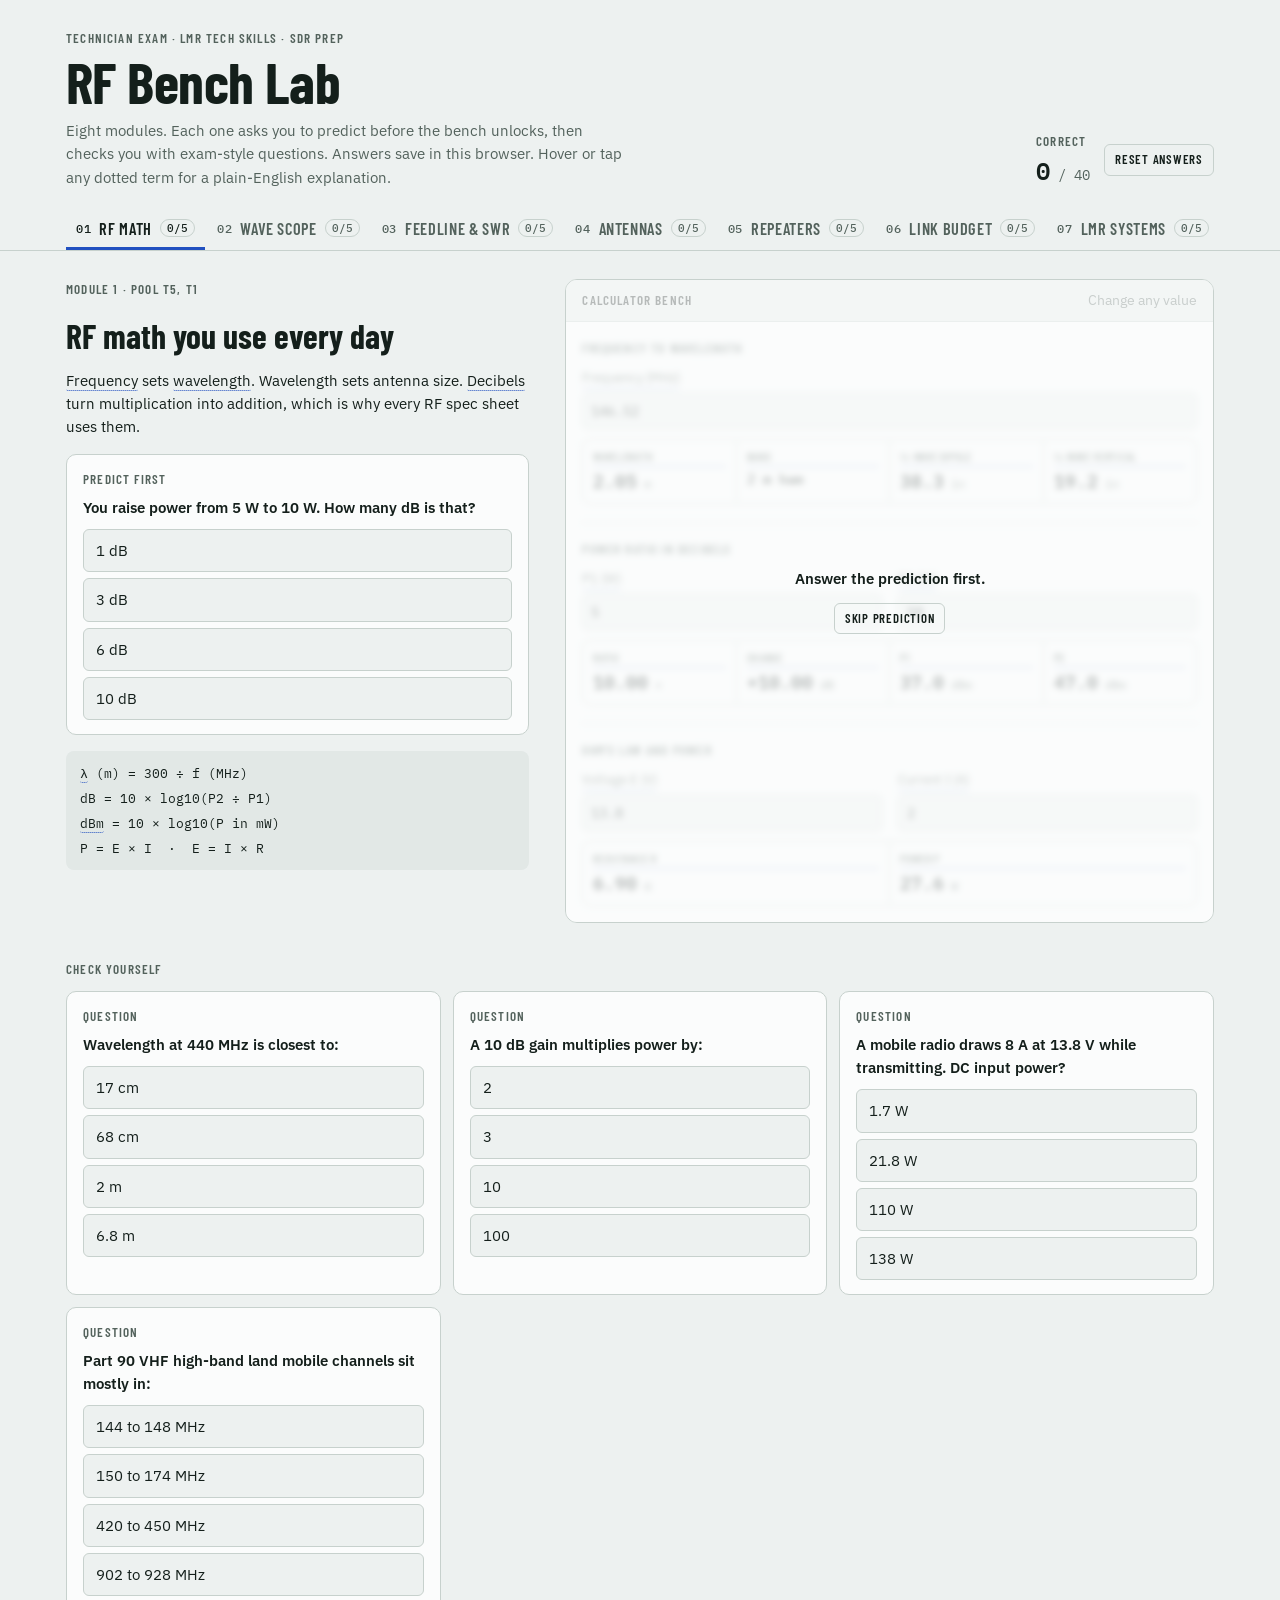
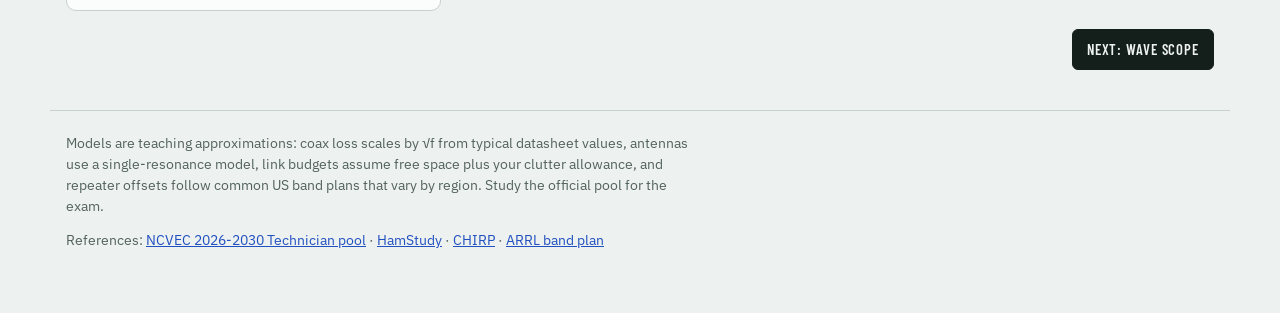
==== index.html @ 09e9f2a3 "Add RF Bench Lab Co-Authored-By: Claude Opus 5.5 <noreply@anthropic.com> Claude-Session: https://cla" ====
<!doctype html>
<html lang="en">
<head>
<meta charset="utf-8">
<meta name="viewport" content="width=device-width, initial-scale=1, viewport-fit=cover">
<meta name="description" content="Interactive RF lab for the FCC Technician exam and LMR prep.">
<title>RF Bench Lab</title>
<link rel="stylesheet" href="https://fonts.googleapis.com/css2?family=Barlow+Condensed:wght@500;600;700&family=IBM+Plex+Mono:wght@400;500;600&family=IBM+Plex+Sans:wght@400;500;600&display=swap">
<style>
/* Layout: bench header, sticky module tabs, each module pairs a briefing column with an instrument panel, quiz below */
:root{
  --bg:#edf1f0; --panel:#fbfcfc; --sunk:#e2e8e6; --ink:#141f1b; --muted:#53625c; --line:#c7d1cd;
  --fwd:#2150c0; --refl:#b26c06; --good:#21774a; --warn:#9f5b0c; --bad:#ad2e28;
  --f-display:"Barlow Condensed","Arial Narrow","Roboto Condensed",sans-serif;
  --f-body:"IBM Plex Sans",system-ui,-apple-system,"Segoe UI",Roboto,sans-serif;
  --f-mono:"IBM Plex Mono",ui-monospace,SFMono-Regular,Menlo,Consolas,monospace;
}
@media (prefers-color-scheme: dark){
  :root:not([data-theme="light"]){
    --bg:#0e1413; --panel:#151f1e; --sunk:#1c2827; --ink:#e1e9e6; --muted:#92a19b; --line:#2b3936;
    --fwd:#88a6ff; --refl:#f0aa46; --good:#60c38c; --warn:#e6a058; --bad:#ef716a; color-scheme:dark;
  }
}
:root[data-theme="dark"]{
  --bg:#0e1413; --panel:#151f1e; --sunk:#1c2827; --ink:#e1e9e6; --muted:#92a19b; --line:#2b3936;
  --fwd:#88a6ff; --refl:#f0aa46; --good:#60c38c; --warn:#e6a058; --bad:#ef716a; color-scheme:dark;
}
*{box-sizing:border-box}
body{margin:0}
[hidden]{display:none !important}
body{background:var(--bg);color:var(--ink);font-family:var(--f-body);font-size:15px;line-height:1.55}
body::before{content:"";position:fixed;inset:0 0 auto;height:env(safe-area-inset-top,0px);z-index:10;background:var(--bg)}
.wrap{max-width:1180px;margin:0 auto;padding-left:max(16px,env(safe-area-inset-left,0px));padding-right:max(16px,env(safe-area-inset-right,0px))}
header.top .wrap{padding-block:28px 18px}
.top-row{display:flex;flex-wrap:wrap;gap:16px 32px;align-items:flex-end;justify-content:space-between}
.eyebrow,.label,.tag{font-family:var(--f-display);font-weight:600;text-transform:uppercase;letter-spacing:.09em;font-size:.82rem;color:var(--muted);margin:0}
h1{font-family:var(--f-display);font-weight:700;font-size:clamp(2.4rem,6vw,3.6rem);line-height:.95;margin:6px 0 0;letter-spacing:-.01em;text-wrap:balance}
.lede{max-width:62ch;color:var(--muted);margin:10px 0 0}
.score{display:flex;gap:14px;align-items:center;flex-wrap:wrap}
.score .num{font-family:var(--f-mono);font-variant-numeric:tabular-nums;font-size:1.5rem;font-weight:600}
.score .num small{font-size:.85rem;color:var(--muted);font-weight:400}
nav.tabs{position:sticky;top:env(safe-area-inset-top,0px);z-index:5;background:var(--bg);border-bottom:1px solid var(--line)}
.tabs-inner{display:flex;gap:2px;overflow-x:auto;scrollbar-width:thin}
.tab{flex:0 0 auto;font-family:var(--f-display);font-weight:600;font-size:1.02rem;text-transform:uppercase;letter-spacing:.04em;background:none;border:0;border-bottom:3px solid transparent;color:var(--muted);padding:12px 10px 9px;cursor:pointer;display:flex;gap:8px;align-items:center}
.tab .n{font-family:var(--f-mono);font-size:.74rem;font-weight:500}
.tab .s{font-family:var(--f-mono);font-size:.7rem;font-weight:500;padding:1px 6px;border-radius:99px;border:1px solid var(--line);letter-spacing:0}
.tab .s.done{border-color:var(--good);color:var(--good)}
.tab[aria-selected="true"]{color:var(--ink);border-bottom-color:var(--fwd)}
button:focus-visible,input:focus-visible,select:focus-visible,a:focus-visible{outline:2px solid var(--fwd);outline-offset:2px}
main .wrap{padding-block:28px 40px}
.module{display:grid;grid-template-columns:minmax(0,5fr) minmax(0,7fr);gap:28px 36px;align-items:start}
@media (max-width:880px){.module{grid-template-columns:minmax(0,1fr)}}
.brief{display:grid;gap:16px;min-width:0}
.brief h2{font-family:var(--f-display);font-weight:700;font-size:2.1rem;line-height:1;margin:4px 0 0;text-wrap:balance}
.brief p{margin:0;max-width:62ch}
.formulas{font-family:var(--f-mono);font-size:.84rem;background:var(--sunk);border-radius:8px;padding:12px 14px;display:grid;gap:4px;overflow-x:auto}
.formulas div{white-space:nowrap}
.predict,.qcard{background:var(--panel);border:1px solid var(--line);border-radius:10px;padding:14px 16px}
.q-prompt{font-weight:600;margin:6px 0 10px !important}
.opts{display:grid;gap:6px}
.opt{text-align:left;font:inherit;color:var(--ink);background:var(--bg);border:1px solid var(--line);border-radius:6px;padding:9px 12px;cursor:pointer}
.opt:hover:not(:disabled){border-color:var(--fwd)}
.opt:disabled{cursor:default}
.opt.right{border-color:var(--good);color:var(--good);font-weight:600}
.opt.wrong{border-color:var(--bad);color:var(--bad);text-decoration:line-through}
.why{margin:10px 0 0 !important;font-size:.92rem}
.v{font-weight:600}
.v.ok{color:var(--good)}.v.no{color:var(--bad)}
.bench{position:relative;background:var(--panel);border:1px solid var(--line);border-radius:12px;overflow:hidden;min-width:0}
.bench-head{display:flex;justify-content:space-between;gap:4px 12px;flex-wrap:wrap;padding:10px 16px;border-bottom:1px solid var(--line);background:var(--sunk)}
.bench-head .label{color:var(--ink)}
.bench-head .note{margin:0}
.bench-body{padding:16px;display:grid;gap:18px}
.bench.locked .bench-body{filter:blur(3px);pointer-events:none;user-select:none}
.lock{position:absolute;inset:0;display:grid;place-items:center;background:color-mix(in srgb,var(--panel) 70%,transparent);z-index:2;padding:16px;text-align:center}
.lock .box{max-width:32ch;display:grid;gap:12px;justify-items:center}
.lock p{margin:0;font-weight:600}
.group{display:grid;gap:10px}
.group + .group{border-top:1px dashed var(--line);padding-top:16px}
.controls{display:grid;grid-template-columns:repeat(auto-fit,minmax(min(100%,150px),1fr));gap:12px 16px}
.ctl{display:grid;gap:4px;min-width:0}
.ctl label{font-size:.8rem;color:var(--muted);display:flex;justify-content:space-between;gap:8px}
.ctl output{font-family:var(--f-mono);color:var(--ink);font-variant-numeric:tabular-nums}
input[type=range]{width:100%;accent-color:var(--fwd);margin:4px 0}
input[type=number],input[type=text],select{font:inherit;font-family:var(--f-mono);font-size:.9rem;color:var(--ink);background:var(--bg);border:1px solid var(--line);border-radius:6px;padding:6px 8px;width:100%;min-width:0}
.readouts{display:grid;grid-template-columns:repeat(auto-fit,minmax(min(100%,122px),1fr));gap:1px;background:var(--line);border:1px solid var(--line);border-radius:8px;overflow:hidden}
.ro{background:var(--panel);padding:8px 10px;min-width:0}
.ro .k{font-size:.72rem;text-transform:uppercase;letter-spacing:.06em;color:var(--muted);font-family:var(--f-display);font-weight:600}
.ro .val{font-family:var(--f-mono);font-size:1.12rem;font-weight:600;font-variant-numeric:tabular-nums;overflow-wrap:anywhere}
.ro .val small{font-size:.74rem;font-weight:400;color:var(--muted)}
canvas.scope{width:100%;height:230px;display:block;background:var(--bg);border-radius:8px;border:1px solid var(--line)}
.legend{display:flex;flex-wrap:wrap;gap:6px 14px;font-size:.8rem;color:var(--muted);margin:0}
.legend i{display:inline-block;width:14px;height:3px;border-radius:2px;vertical-align:middle;margin-right:6px}
.chip{display:inline-block;font-family:var(--f-mono);font-size:.76rem;font-weight:500;padding:2px 8px;border-radius:99px;border:1px solid currentColor;white-space:nowrap}
.chip.good{color:var(--good)}.chip.warn{color:var(--warn)}.chip.bad{color:var(--bad)}.chip.info{color:var(--fwd)}
.btn{font:inherit;font-family:var(--f-display);font-weight:600;letter-spacing:.06em;text-transform:uppercase;font-size:.92rem;border:1px solid var(--ink);background:var(--ink);color:var(--bg);border-radius:6px;padding:8px 14px;cursor:pointer}
.btn.ghost{background:transparent;color:var(--ink);border-color:var(--line)}
.btn.ghost:hover{border-color:var(--ink)}
.btn.small{font-size:.8rem;padding:5px 10px}
.presets{display:flex;flex-wrap:wrap;gap:8px}
.scopes{display:grid;grid-template-columns:minmax(0,2fr) minmax(0,1fr);gap:12px}
@media (max-width:560px){.scopes{grid-template-columns:minmax(0,1fr)}}
.pane{display:grid;gap:6px;min-width:0}
.term{border-bottom:1.5px dotted var(--fwd);cursor:help;border-radius:2px}
.term:hover,.term:focus-visible{background:color-mix(in srgb,var(--fwd) 14%,transparent);outline:none}
#tip{position:fixed;z-index:60;max-width:min(320px,calc(100vw - 24px));background:var(--ink);color:var(--bg);border-radius:8px;padding:10px 12px;font-size:.86rem;line-height:1.45;box-shadow:0 6px 24px rgb(0 0 0 / .28);pointer-events:none}
#tip b{display:block;font-family:var(--f-display);font-weight:600;text-transform:uppercase;letter-spacing:.06em;font-size:.8rem;margin-bottom:3px}
.rangebox{display:flex;gap:8px;align-items:center;min-width:0}
.rangebox input[type=range]{flex:1 1 auto;min-width:0}
.rangebox input.nb{flex:0 0 auto;width:5.6em;padding:4px 6px;text-align:right}
.rangebox .unit{flex:0 0 auto;font-family:var(--f-mono);font-size:.78rem;color:var(--muted);min-width:2.2em}
.quiz{grid-column:1/-1;display:grid;gap:12px;margin-top:8px}
.quiz-grid{display:grid;grid-template-columns:repeat(auto-fit,minmax(min(100%,320px),1fr));gap:12px}
.next-row{display:flex;justify-content:flex-end;padding-top:6px}
.note{font-size:.85rem;color:var(--muted)}
.callout{background:var(--sunk);border-radius:8px;padding:12px 14px;font-size:.9rem}
.callout b{font-weight:600}
.tablewrap{overflow-x:auto;border:1px solid var(--line);border-radius:8px}
table{border-collapse:collapse;width:100%;font-size:.86rem;min-width:680px}
th,td{padding:8px 10px;text-align:left;border-bottom:1px solid var(--line);vertical-align:top}
tr:last-child td{border-bottom:0}
th{font-family:var(--f-display);font-weight:600;text-transform:uppercase;letter-spacing:.05em;font-size:.76rem;color:var(--muted);background:var(--sunk)}
td:first-child{font-weight:600;white-space:nowrap}
tr.match td{background:color-mix(in srgb,var(--good) 13%,transparent)}
tr.miss td{opacity:.42}
.checks{display:flex;flex-wrap:wrap;gap:8px 18px}
.checks label{display:flex;gap:8px;align-items:center;font-size:.9rem;cursor:pointer}
.checks input{accent-color:var(--fwd);width:16px;height:16px}
ul.plain{margin:0;padding-left:18px;display:grid;gap:4px}
pre.csv{font-family:var(--f-mono);font-size:.76rem;background:var(--sunk);padding:10px 12px;border-radius:6px;overflow-x:auto;margin:0;white-space:pre}
.svgwrap{overflow-x:auto}
.svgwrap svg{display:block;width:100%;min-width:520px;height:auto}
svg .t{fill:var(--ink);font-family:var(--f-mono);font-size:13px}
svg .tm{fill:var(--muted);font-family:var(--f-display);font-size:13px;font-weight:600;letter-spacing:.06em;text-transform:uppercase}
svg .tf{fill:var(--fwd);font-family:var(--f-mono);font-size:13px;font-weight:600}
svg .tr{fill:var(--refl);font-family:var(--f-mono);font-size:13px;font-weight:600}
svg .box{fill:var(--bg);stroke:var(--line);stroke-width:1.5}
footer .wrap{padding-block:8px 48px;border-top:1px solid var(--line)}
footer p{max-width:80ch}
footer a{color:var(--fwd)}
@media (prefers-reduced-motion: reduce){*{transition:none !important;animation:none !important}}
</style>
</head>
<body>
<header class="top">
  <div class="wrap">
    <div class="top-row">
      <div>
        <p class="eyebrow">Technician exam · LMR tech skills · SDR prep</p>
        <h1>RF Bench Lab</h1>
        <p class="lede">Eight modules. Each one asks you to predict before the bench unlocks, then checks you with exam-style questions. Answers save in this browser. Hover or tap any dotted term for a plain-English explanation.</p>
      </div>
      <div class="score" aria-live="polite">
        <div><p class="label">Correct</p><div class="num" id="score-total">0<small> / 40</small></div></div>
        <button class="btn ghost small" id="reset">Reset answers</button>
      </div>
    </div>
  </div>
</header>

<nav class="tabs" aria-label="Modules">
  <div class="wrap"><div class="tabs-inner" role="tablist" id="tablist"></div></div>
</nav>

<main>
<div class="wrap">

<!-- MODULE 1: RF MATH -->
<section class="module" id="m-math" data-mod="math" role="tabpanel" hidden>
  <div class="brief">
    <p class="tag">Module 1 · Pool T5, T1</p>
    <h2>RF math you use every day</h2>
    <p>Frequency sets wavelength. Wavelength sets antenna size. Decibels turn multiplication into addition, which is why every RF spec sheet uses them.</p>
    <div class="predict" data-predict="math"></div>
    <div class="formulas">
      <div>λ (m) = 300 ÷ f (MHz)</div>
      <div>dB = 10 × log10(P2 ÷ P1)</div>
      <div>dBm = 10 × log10(P in mW)</div>
      <div>P = E × I &nbsp;·&nbsp; E = I × R</div>
    </div>
  </div>
  <div class="bench locked" data-bench="math">
    <div class="bench-head"><span class="label">Calculator bench</span><span class="note">Change any value</span></div>
    <div class="bench-body">
      <div class="group">
        <p class="label">Frequency to wavelength</p>
        <div class="controls">
          <div class="ctl"><label for="m-f">Frequency (MHz)</label><input type="number" id="m-f" value="146.52" step="0.01" min="1"></div>
        </div>
        <div class="readouts">
          <div class="ro"><div class="k">Wavelength</div><div class="val" id="m-lam"></div></div>
          <div class="ro"><div class="k">Band</div><div class="val" id="m-band" style="font-size:.9rem"></div></div>
          <div class="ro"><div class="k">½-wave dipole</div><div class="val" id="m-half"></div></div>
          <div class="ro"><div class="k">¼-wave vertical</div><div class="val" id="m-quarter"></div></div>
        </div>
      </div>
      <div class="group">
        <p class="label">Power ratio in decibels</p>
        <div class="controls">
          <div class="ctl"><label for="m-p1">P1 (W)</label><input type="number" id="m-p1" value="5" step="0.1" min="0.001"></div>
          <div class="ctl"><label for="m-p2">P2 (W)</label><input type="number" id="m-p2" value="50" step="0.1" min="0.001"></div>
        </div>
        <div class="readouts">
          <div class="ro"><div class="k">Ratio</div><div class="val" id="m-ratio"></div></div>
          <div class="ro"><div class="k">Change</div><div class="val" id="m-db"></div></div>
          <div class="ro"><div class="k">P1</div><div class="val" id="m-p1dbm"></div></div>
          <div class="ro"><div class="k">P2</div><div class="val" id="m-p2dbm"></div></div>
        </div>
      </div>
      <div class="group">
        <p class="label">Ohm's law and power</p>
        <div class="controls">
          <div class="ctl"><label for="m-e">Voltage E (V)</label><input type="number" id="m-e" value="13.8" step="0.1" min="0"></div>
          <div class="ctl"><label for="m-i">Current I (A)</label><input type="number" id="m-i" value="2" step="0.1" min="0.001"></div>
        </div>
        <div class="readouts">
          <div class="ro"><div class="k">Resistance R</div><div class="val" id="m-r"></div></div>
          <div class="ro"><div class="k">Power P</div><div class="val" id="m-pw"></div></div>
        </div>
      </div>
    </div>
    <div class="lock"><div class="box"><p>Answer the prediction first.</p><button class="btn ghost small" data-skip="math">Skip prediction</button></div></div>
  </div>
  <div class="quiz"><p class="label">Check yourself</p><div class="quiz-grid" data-quiz="math"></div><div class="next-row"><button class="btn" data-next="waves">Next: Wave scope</button></div></div>
</section>

<!-- MODULE 2: WAVE SCOPE -->
<section class="module" id="m-waves" data-mod="waves" role="tabpanel" hidden>
  <div class="brief">
    <p class="tag">Module 2 · Pool T3, T5</p>
    <h2>Wave scope</h2>
    <p>Every idea in this lab is a wave doing something. Change frequency and watch the wavelength shrink against a real ruler. Change power and watch the height follow voltage, not watts. Add a second signal and watch two waves add up or cancel.</p>
    <div class="predict" data-predict="waves"></div>
    <div class="formulas">
      <div>λ (m) = 300 ÷ f (MHz)</div>
      <div>Period (ns) = 1000 ÷ f (MHz)</div>
      <div>V peak = √(2 × P × 50) on 50 Ω</div>
      <div>−3 dB = half power = 71% of the voltage</div>
      <div>Phase shift = 360° × path difference ÷ λ</div>
    </div>
  </div>
  <div class="bench locked" data-bench="waves">
    <div class="bench-head"><span class="label">Wave scope</span><span class="presets"><button class="btn ghost small" data-wf="146.52">2 m</button><button class="btn ghost small" data-wf="155">VHF LMR</button><button class="btn ghost small" data-wf="446">70 cm</button><button class="btn ghost small" data-wf="915">Meshtastic</button></span></div>
    <div class="bench-body">
      <div class="group">
        <p class="label">Signal A</p>
        <div class="controls">
          <div class="ctl"><label for="w-f">Frequency</label><input type="range" id="w-f" min="1.4771" max="3" step="any" value="2.165897"></div>
          <div class="ctl"><label for="w-p">Power <output id="w-p-o"></output></label><input type="range" id="w-p" min="20" max="50" step="0.1" value="37"></div>
        </div>
      </div>
      <div class="group">
        <div class="checks"><label><input type="checkbox" id="w-b"> Add signal B (a reflection or a second station)</label></div>
        <div class="controls">
          <div class="ctl"><label for="w-ba">B strength</label><input type="range" id="w-ba" min="0" max="100" step="1" value="80"></div>
          <div class="ctl"><label for="w-bph">B phase <output id="w-bph-o"></output></label><input type="range" id="w-bph" min="0" max="360" step="1" value="90"></div>
          <div class="ctl"><label for="w-bdf">B frequency offset</label><input type="range" id="w-bdf" min="0" max="20" step="0.1" value="0"></div>
        </div>
      </div>
      <div class="readouts">
        <div class="ro"><div class="k">Wavelength</div><div class="val" id="w-lam"></div></div>
        <div class="ro"><div class="k">¼-wave antenna</div><div class="val" id="w-qw"></div></div>
        <div class="ro"><div class="k">Period</div><div class="val" id="w-per"></div></div>
        <div class="ro"><div class="k">V peak, 50 Ω</div><div class="val" id="w-vpk"></div></div>
        <div class="ro"><div class="k">A + B vs A alone</div><div class="val" id="w-sum"></div></div>
      </div>
      <div class="pane"><p class="label">Space view · 6 m of air, wave in flight</p><canvas class="scope" id="cv-wspace" style="height:220px" aria-label="Wave drawn against a six meter ruler"></canvas></div>
      <div class="scopes">
        <div class="pane"><p class="label">Scope view · voltage at one point</p><canvas class="scope" id="cv-wtime" style="height:180px" aria-label="Voltage over time at one point"></canvas></div>
        <div class="pane"><p class="label">Phasors · A + B</p><canvas class="scope" id="cv-wphasor" style="height:180px" aria-label="Rotating phasors for signals A and B and their sum"></canvas></div>
      </div>
      <p class="legend"><span><i style="background:var(--fwd)"></i>signal A</span><span><i style="background:var(--refl)"></i>signal B</span><span><i style="background:var(--ink)"></i>A + B, what the receiver gets</span><span><i style="background:var(--good)"></i>¼-wave antenna to scale</span></p>
      <p class="note" style="margin:0">Wave height is to scale in voltage, with 50 dBm (100 W) as full height. Motion is slowed billions of times so you can see it.</p>
    </div>
    <div class="lock"><div class="box"><p>Answer the prediction first.</p><button class="btn ghost small" data-skip="waves">Skip prediction</button></div></div>
  </div>
  <div class="quiz"><p class="label">Check yourself</p><div class="quiz-grid" data-quiz="waves"></div><div class="next-row"><button class="btn" data-next="swr">Next: Feedline &amp; SWR</button></div></div>
</section>

<!-- MODULE 2: SWR -->
<section class="module" id="m-swr" data-mod="swr" role="tabpanel" hidden>
  <div class="brief">
    <p class="tag">Module 3 · Pool T9, T7</p>
    <h2>Feedlines and SWR</h2>
    <p>Coax has a characteristic impedance, Z0. When the load matches Z0, all forward power is absorbed. When it does not, some reflects back. Forward and reflected waves add into a standing wave. SWR is the ratio of its peak to its valley.</p>
    <div class="predict" data-predict="swr"></div>
    <div class="formulas">
      <div>Γ = (ZL − Z0) ÷ (ZL + Z0)</div>
      <div>SWR = (1 + |Γ|) ÷ (1 − |Γ|)</div>
      <div>Reflected power = |Γ|²</div>
      <div>Return loss = −20 × log10|Γ| dB</div>
      <div>|Γ| at radio = |Γ| at load × 10^(−coax dB ÷ 10)</div>
    </div>
  </div>
  <div class="bench locked" data-bench="swr">
    <div class="bench-head"><span class="label">Line analyzer</span><span class="note">ZL = R + jX at the antenna</span></div>
    <div class="bench-body">
      <div class="controls">
        <div class="ctl"><label for="s-r">Load R</label><input type="range" id="s-r" min="5" max="300" step="1" value="75"></div>
        <div class="ctl"><label for="s-x">Load X</label><input type="range" id="s-x" min="-150" max="150" step="1" value="0"></div>
        <div class="ctl"><label for="s-z0">Coax Z0</label><select id="s-z0"><option value="50">50 Ω (ham, LMR)</option><option value="75">75 Ω (TV, CATV)</option></select></div>
        <div class="ctl"><label for="s-cable">Coax type</label><select id="s-cable"><option value="rg58">RG-58</option><option value="rg8x" selected>RG-8X</option><option value="rg213">RG-213</option><option value="lmr400">LMR-400</option></select></div>
        <div class="ctl"><label for="s-len">Length</label><input type="range" id="s-len" min="0" max="300" step="1" value="50"></div>
        <div class="ctl"><label for="s-f">Frequency (MHz)</label><input type="number" id="s-f" value="146" min="30" max="1000" step="1"></div>
        <div class="ctl"><label for="s-p">Transmit power (W)</label><input type="number" id="s-p" value="5" min="0.1" step="0.5"></div>
      </div>
      <div class="readouts">
        <div class="ro"><div class="k">|Γ|</div><div class="val" id="s-g"></div></div>
        <div class="ro"><div class="k">SWR at antenna</div><div class="val" id="s-swr"></div></div>
        <div class="ro"><div class="k">SWR at radio</div><div class="val" id="s-swr-in"></div></div>
        <div class="ro"><div class="k">Return loss</div><div class="val" id="s-rl"></div></div>
        <div class="ro"><div class="k">Reflected</div><div class="val" id="s-refl"></div></div>
        <div class="ro"><div class="k">Mismatch loss</div><div class="val" id="s-ml"></div></div>
        <div class="ro"><div class="k">Coax loss</div><div class="val" id="s-cl"></div></div>
        <div class="ro"><div class="k">Power radiated</div><div class="val" id="s-pa"></div></div>
      </div>
      <canvas class="scope" id="cv-swr" aria-label="Standing wave on the last two wavelengths of line before the load"></canvas>
      <p class="legend"><span><i style="background:var(--fwd)"></i>forward wave</span><span><i style="background:var(--refl)"></i>reflected wave</span><span><i style="background:var(--ink)"></i>sum on the line</span><span><i style="background:var(--muted);opacity:.5"></i>standing-wave envelope</span></p>
      <p class="note" style="margin:0">Coax loss uses approximate datasheet values scaled by √f. Check the manufacturer's sheet for real work.</p>
    </div>
    <div class="lock"><div class="box"><p>Answer the prediction first.</p><button class="btn ghost small" data-skip="swr">Skip prediction</button></div></div>
  </div>
  <div class="quiz"><p class="label">Check yourself</p><div class="quiz-grid" data-quiz="swr"></div><div class="next-row"><button class="btn" data-next="antenna">Next: Antennas</button></div></div>
</section>

<!-- MODULE 3: ANTENNAS -->
<section class="module" id="m-antenna" data-mod="antenna" role="tabpanel" hidden>
  <div class="brief">
    <p class="tag">Module 4 · Pool T9</p>
    <h2>Antennas and the trim cycle</h2>
    <p>An antenna is resonant where its reactance crosses zero. Field techs sweep SWR across the band, read where the dip lands, trim, and sweep again. This bench simulates that sweep, the same view a NanoVNA or a Site Master gives you.</p>
    <div class="predict" data-predict="antenna"></div>
    <div class="formulas">
      <div>½-wave dipole (ft) ≈ 468 ÷ f (MHz)</div>
      <div>¼-wave vertical (ft) ≈ 234 ÷ f (MHz)</div>
      <div>dBi = dBd + 2.15</div>
      <div>ERP = P × 10^((gain dBd − loss dB) ÷ 10)</div>
    </div>
  </div>
  <div class="bench locked" data-bench="antenna">
    <div class="bench-head"><span class="label">Sweep analyzer</span><span class="note">Simplified single-resonance model</span></div>
    <div class="bench-body">
      <div class="group">
        <div class="controls">
          <div class="ctl"><label for="a-type">Antenna</label><select id="a-type"><option value="dipole">½-wave dipole (~73 Ω)</option><option value="gpflat">¼-wave, flat radials (~36 Ω)</option><option value="gpdroop">¼-wave, drooped radials (~50 Ω)</option></select></div>
          <div class="ctl"><label for="a-f">Target (MHz)</label><input type="number" id="a-f" value="146" min="1" step="0.5"></div>
          <div class="ctl" style="grid-column:1/-1"><label for="a-len">Element length <output id="a-len-o"></output></label><input type="range" id="a-len" min="0" max="100" step="0.1" value="50"></div>
        </div>
        <div class="readouts">
          <div class="ro"><div class="k">Resonance</div><div class="val" id="a-f0"></div></div>
          <div class="ro"><div class="k">SWR at target</div><div class="val" id="a-swr"></div></div>
          <div class="ro"><div class="k">2:1 bandwidth</div><div class="val" id="a-bw"></div></div>
          <div class="ro"><div class="k">Status</div><div class="val" id="a-stat"></div></div>
        </div>
        <canvas class="scope" id="cv-ant" aria-label="SWR versus frequency sweep"></canvas>
        <p class="legend"><span><i style="background:var(--fwd)"></i>SWR trace</span><span><i style="background:var(--ink)"></i>target frequency</span><span><i style="background:var(--refl)"></i>2:1 line</span></p>
      </div>
      <div class="group">
        <p class="label">Effective radiated power</p>
        <div class="controls">
          <div class="ctl"><label for="e-p">Transmitter (W)</label><input type="number" id="e-p" value="50" min="0.1" step="1"></div>
          <div class="ctl"><label for="e-l">Feedline loss (dB)</label><input type="number" id="e-l" value="2" min="0" step="0.1"></div>
          <div class="ctl"><label for="e-g">Antenna gain (dBd)</label><input type="number" id="e-g" value="6" step="0.5"></div>
        </div>
        <div class="readouts">
          <div class="ro"><div class="k">Net gain</div><div class="val" id="e-net"></div></div>
          <div class="ro"><div class="k">ERP</div><div class="val" id="e-erp"></div></div>
          <div class="ro"><div class="k">EIRP</div><div class="val" id="e-eirp"></div></div>
        </div>
      </div>
    </div>
    <div class="lock"><div class="box"><p>Answer the prediction first.</p><button class="btn ghost small" data-skip="antenna">Skip prediction</button></div></div>
  </div>
  <div class="quiz"><p class="label">Check yourself</p><div class="quiz-grid" data-quiz="antenna"></div><div class="next-row"><button class="btn" data-next="repeater">Next: Repeaters</button></div></div>
</section>

<!-- MODULE 4: REPEATERS -->
<section class="module" id="m-repeater" data-mod="repeater" role="tabpanel" hidden>
  <div class="brief">
    <p class="tag">Module 5 · Pool T1, T2, T4</p>
    <h2>Repeaters and radio programming</h2>
    <p>A repeater listens on one frequency and transmits on another at the same time. Your radio has to transmit on the repeater's input, listen on its output, and send the right access tone. Getting those three fields right is most of radio programming, in ham and LMR alike.</p>
    <div class="predict" data-predict="repeater"></div>
    <div class="callout"><b>Legal line.</b> Until you hold a license, use the FT-60s to listen only. After you pass, transmit on amateur bands only. The FT-60 is an amateur radio, not a Part 90 LMR radio.</div>
  </div>
  <div class="bench locked" data-bench="repeater">
    <div class="bench-head"><span class="label">Channel builder</span><span class="note">Offsets follow common US band plans</span></div>
    <div class="bench-body">
      <div class="controls">
        <div class="ctl"><label for="r-f">Repeater output (MHz)</label><input type="number" id="r-f" value="146.940" step="0.005" min="1"></div>
        <div class="ctl"><label for="r-dup">Duplex</label><select id="r-dup"><option value="auto">Auto (band plan)</option><option value="-">Minus</option><option value="+">Plus</option><option value="">Simplex</option></select></div>
        <div class="ctl"><label for="r-tm">Tone mode</label><select id="r-tm"><option value="Tone">Tone (encode)</option><option value="TSQL">TSQL (encode + decode)</option><option value="DTCS">DCS</option><option value="">None</option></select></div>
        <div class="ctl"><label for="r-tone">CTCSS (Hz)</label><select id="r-tone"></select></div>
        <div class="ctl"><label for="r-dcs">DCS code</label><input type="text" id="r-dcs" value="023" maxlength="3"></div>
        <div class="ctl"><label for="r-name">Channel name</label><input type="text" id="r-name" value="LOCAL" maxlength="8"></div>
      </div>
      <div class="svgwrap">
        <svg viewBox="0 0 660 160" role="img" aria-label="Repeater signal path">
          <defs>
            <marker id="arF" viewBox="0 0 10 10" refX="9" refY="5" markerWidth="7" markerHeight="7" orient="auto-start-reverse"><path d="M0 0L10 5L0 10z" style="fill:var(--fwd)"/></marker>
            <marker id="arR" viewBox="0 0 10 10" refX="9" refY="5" markerWidth="7" markerHeight="7" orient="auto-start-reverse"><path d="M0 0L10 5L0 10z" style="fill:var(--refl)"/></marker>
          </defs>
          <path d="M330 62 C 330 18, 75 18, 75 58" fill="none" style="stroke:var(--refl)" stroke-width="2" stroke-dasharray="6 5" marker-end="url(#arR)"/>
          <text class="tr" x="202" y="24" text-anchor="middle" id="sv-listen">You listen on 146.940</text>
          <rect class="box" x="10" y="62" width="130" height="58" rx="8"/>
          <text class="tm" x="75" y="86" text-anchor="middle">Your FT-60</text>
          <text class="t" x="75" y="106" text-anchor="middle" id="sv-you">TX 146.340</text>
          <rect class="box" x="265" y="62" width="130" height="58" rx="8"/>
          <text class="tm" x="330" y="86" text-anchor="middle">Repeater</text>
          <text class="t" x="330" y="106" text-anchor="middle" id="sv-rpt">RX .340 / TX .940</text>
          <rect class="box" x="520" y="62" width="130" height="58" rx="8"/>
          <text class="tm" x="585" y="86" text-anchor="middle">Others</text>
          <text class="t" x="585" y="106" text-anchor="middle" id="sv-oth">RX 146.940</text>
          <line x1="142" y1="91" x2="262" y2="91" style="stroke:var(--fwd)" stroke-width="2" marker-end="url(#arF)"/>
          <text class="tf" x="202" y="140" text-anchor="middle" id="sv-tone">+ 100.0 Hz tone</text>
          <line x1="397" y1="91" x2="517" y2="91" style="stroke:var(--fwd)" stroke-width="2" marker-end="url(#arF)"/>
          <text class="tf" x="457" y="140" text-anchor="middle" id="sv-out">146.940</text>
        </svg>
      </div>
      <div class="readouts">
        <div class="ro"><div class="k">You transmit</div><div class="val" id="r-tx"></div></div>
        <div class="ro"><div class="k">You receive</div><div class="val" id="r-rx"></div></div>
        <div class="ro"><div class="k">Offset</div><div class="val" id="r-off"></div></div>
        <div class="ro"><div class="k">Access</div><div class="val" id="r-acc"></div></div>
      </div>
      <p class="note" id="r-hint" style="margin:0"></p>
      <div class="group">
        <div style="display:flex;justify-content:space-between;align-items:center;gap:8px;flex-wrap:wrap"><p class="label">CHIRP-style CSV row</p><button class="btn ghost small" id="r-copy">Copy</button></div>
        <pre class="csv" id="r-csv"></pre>
        <p class="note" style="margin:0">Classic CHIRP column layout. Export one channel from your CHIRP version first and match its header before importing.</p>
      </div>
    </div>
    <div class="lock"><div class="box"><p>Answer the prediction first.</p><button class="btn ghost small" data-skip="repeater">Skip prediction</button></div></div>
  </div>
  <div class="quiz"><p class="label">Check yourself</p><div class="quiz-grid" data-quiz="repeater"></div><div class="next-row"><button class="btn" data-next="link">Next: Link budget</button></div></div>
</section>

<!-- MODULE 5: LINK BUDGET -->
<section class="module" id="m-link" data-mod="link" role="tabpanel" hidden>
  <div class="brief">
    <p class="tag">Module 6 · Pool T3, T9</p>
    <h2>Link budgets and range</h2>
    <p>A link budget adds every gain and subtracts every loss between two radios. If the signal arrives above the receiver's sensitivity, the link works. Free-space loss is the floor. Terrain, buildings, and bodies only add to it.</p>
    <div class="predict" data-predict="link"></div>
    <div class="formulas">
      <div>FSPL (dB) = 20log10(d km) + 20log10(f MHz) + 32.44</div>
      <div>RX = Ptx + Gtx − Ltx − FSPL − extra + Grx − Lrx</div>
      <div>Horizon (km) ≈ 4.12 × (√h1 + √h2), h in m</div>
      <div>LoRa sens ≈ −174 + 10log10(BW) + NF + SNRreq</div>
    </div>
  </div>
  <div class="bench locked" data-bench="link">
    <div class="bench-head"><span class="label">Link budget</span><span class="presets"><button class="btn ghost small" data-preset="ht">FT-60 to FT-60</button><button class="btn ghost small" data-preset="mobile">Mobile to repeater</button><button class="btn ghost small" data-preset="mesh">Meshtastic nodes</button></span></div>
    <div class="bench-body">
      <div class="controls">
        <div class="ctl"><label for="l-p">TX power (dBm) <output id="l-p-o"></output></label><input type="number" id="l-p" value="37" step="1"></div>
        <div class="ctl"><label for="l-gt">TX antenna (dBi)</label><input type="number" id="l-gt" value="-2" step="0.5"></div>
        <div class="ctl"><label for="l-lt">TX coax loss (dB)</label><input type="number" id="l-lt" value="0" step="0.5" min="0"></div>
        <div class="ctl"><label for="l-gr">RX antenna (dBi)</label><input type="number" id="l-gr" value="-2" step="0.5"></div>
        <div class="ctl"><label for="l-lr">RX coax loss (dB)</label><input type="number" id="l-lr" value="0" step="0.5" min="0"></div>
        <div class="ctl"><label for="l-f">Frequency (MHz)</label><input type="number" id="l-f" value="146.52" step="0.01" min="1"></div>
        <div class="ctl"><label for="l-d">Distance</label><input type="range" id="l-d" min="0.1" max="100" step="0.1" value="8"></div>
        <div class="ctl"><label for="l-x">Terrain / clutter loss</label><input type="range" id="l-x" min="0" max="50" step="1" value="0"></div>
        <div class="ctl"><label for="l-h1">TX height (m)</label><input type="number" id="l-h1" value="1.5" min="0.5" step="0.5"></div>
        <div class="ctl"><label for="l-h2">RX height (m)</label><input type="number" id="l-h2" value="1.5" min="0.5" step="0.5"></div>
        <div class="ctl"><label for="l-mode">Receiver</label><select id="l-mode"><option value="fm">FM voice</option><option value="lora">LoRa</option></select></div>
        <div class="ctl" id="l-sens-wrap"><label for="l-sens">Sensitivity (dBm)</label><input type="number" id="l-sens" value="-121" step="1"></div>
        <div class="ctl" id="l-sf-wrap" hidden><label for="l-sf">Spreading factor</label><select id="l-sf"><option>7</option><option>8</option><option>9</option><option>10</option><option selected>11</option><option>12</option></select></div>
        <div class="ctl" id="l-bw-wrap" hidden><label for="l-bw">Bandwidth (kHz)</label><select id="l-bw"><option>125</option><option selected>250</option><option>500</option></select></div>
      </div>
      <div class="readouts">
        <div class="ro"><div class="k">EIRP</div><div class="val" id="l-eirp"></div></div>
        <div class="ro"><div class="k">Path loss</div><div class="val" id="l-fspl"></div></div>
        <div class="ro"><div class="k">Received</div><div class="val" id="l-rx"></div></div>
        <div class="ro"><div class="k">Sensitivity</div><div class="val" id="l-sens-o"></div></div>
        <div class="ro"><div class="k">Margin</div><div class="val" id="l-m"></div></div>
        <div class="ro"><div class="k">Radio horizon</div><div class="val" id="l-hz"></div></div>
        <div class="ro"><div class="k">60% Fresnel</div><div class="val" id="l-fr"></div></div>
        <div class="ro" id="l-rate-wrap" hidden><div class="k">LoRa data rate</div><div class="val" id="l-rate"></div></div>
      </div>
      <canvas class="scope" id="cv-link" aria-label="Signal level diagram from transmitter to receiver"></canvas>
      <p class="note" id="l-warn" style="margin:0"></p>
    </div>
    <div class="lock"><div class="box"><p>Answer the prediction first.</p><button class="btn ghost small" data-skip="link">Skip prediction</button></div></div>
  </div>
  <div class="quiz"><p class="label">Check yourself</p><div class="quiz-grid" data-quiz="link"></div><div class="next-row"><button class="btn" data-next="lmr">Next: LMR systems</button></div></div>
</section>

<!-- MODULE 6: LMR SYSTEMS -->
<section class="module" id="m-lmr" data-mod="lmr" role="tabpanel" hidden>
  <div class="brief">
    <p class="tag">Module 7 · Job track (not on the Tech exam)</p>
    <h2>LMR, P25, and PoC</h2>
    <p>Land mobile radio is the two-way radio that police, fire, utilities, and bases run on. Push-to-talk over cellular (your PoC radios) does a similar job over the phone network. The difference shows up when the network fails.</p>
    <div class="predict" data-predict="lmr"></div>
    <div class="callout">
      <p class="label" style="margin-bottom:6px">Where this meets cybersecurity</p>
      <ul class="plain">
        <li>Encrypted P25 is only as good as its key handling. Keys load from a key variable loader or over the air (OTAR).</li>
        <li>A 2011 University of Pennsylvania study found federal P25 users often sent sensitive traffic in the clear by mistake.</li>
        <li>TETRA:BURST (2023) exposed a deliberately weakened cipher in the European TETRA standard.</li>
        <li>Researchers found both with SDRs. That is your path from this lab to RF security.</li>
      </ul>
    </div>
  </div>
  <div class="bench locked" data-bench="lmr">
    <div class="bench-head"><span class="label">System selector</span><span class="note">Check what the job needs</span></div>
    <div class="bench-body">
      <div class="checks">
        <label><input type="checkbox" id="c-off"> Works with no towers or cell network</label>
        <label><input type="checkbox" id="c-enc"> Standard AES in the air interface</label>
        <label><input type="checkbox" id="c-two"> Two voice paths per 12.5 kHz</label>
      </div>
      <div class="tablewrap">
        <table>
          <thead><tr><th>System</th><th>Access</th><th>Channel</th><th>Paths / channel</th><th>No infrastructure</th><th>Encryption</th><th>Typical user</th></tr></thead>
          <tbody id="lmr-rows">
            <tr data-off="1" data-enc="0" data-two="0"><td>Analog FM</td><td>FDMA</td><td>12.5 kHz</td><td>1</td><td>Yes, simplex</td><td>None</td><td>Business, legacy agencies</td></tr>
            <tr data-off="1" data-enc="0" data-two="1"><td>DMR Tier II</td><td>2-slot TDMA</td><td>12.5 kHz</td><td>2</td><td>Yes, direct mode</td><td>Vendor-specific</td><td>Utilities, campuses, industry</td></tr>
            <tr data-off="1" data-enc="1" data-two="0"><td>P25 Phase 1</td><td>FDMA</td><td>12.5 kHz</td><td>1</td><td>Yes, talkaround</td><td>AES-256</td><td>Public safety, federal, DoD</td></tr>
            <tr data-off="1" data-enc="1" data-two="1"><td>P25 Phase 2</td><td>2-slot TDMA</td><td>12.5 kHz</td><td>2</td><td>Talkaround falls back to Phase 1</td><td>AES-256</td><td>Large trunked systems</td></tr>
            <tr data-off="0" data-enc="0" data-two="0"><td>PoC</td><td>IP over LTE/5G</td><td>Cellular</td><td>Not channel-based</td><td>No, needs the network</td><td>TLS, vendor-specific</td><td>Fleets, logistics, overflow</td></tr>
          </tbody>
        </table>
      </div>
      <div class="group">
        <p class="label">Skills LMR postings ask for, and where this lab covers them</p>
        <ul class="plain">
          <li>Program radios and build code plugs <span class="chip info">Module 5</span></li>
          <li>Install and sweep antennas and coax <span class="chip info">Modules 3, 4</span></li>
          <li>Coverage and site planning <span class="chip info">Module 6</span></li>
          <li>Troubleshoot analog and P25 systems <span class="chip info">Modules 7, 8</span></li>
          <li>FCC GROL, Elements 1 and 3 <span class="chip warn">Separate study</span></li>
          <li>Motorola R56 grounding, OSHA 10/30, tower climbing <span class="chip warn">Separate training</span></li>
        </ul>
      </div>
    </div>
    <div class="lock"><div class="box"><p>Answer the prediction first.</p><button class="btn ghost small" data-skip="lmr">Skip prediction</button></div></div>
  </div>
  <div class="quiz"><p class="label">Check yourself</p><div class="quiz-grid" data-quiz="lmr"></div><div class="next-row"><button class="btn" data-next="signals">Next: Modulation</button></div></div>
</section>

<!-- MODULE 7: SIGNALS -->
<section class="module" id="m-signals" data-mod="signals" role="tabpanel" hidden>
  <div class="brief">
    <p class="tag">Module 8 · Pool T8 · SDR bridge</p>
    <h2>Modulation and spectrum</h2>
    <p>Modulation puts voice onto a carrier. AM changes its strength. FM changes its frequency. The spectrum view below is what an SDR or service monitor shows. Learning to read it is the first SDR skill.</p>
    <div class="predict" data-predict="signals"></div>
    <div class="formulas">
      <div>FM: β = Δf ÷ fm</div>
      <div>Carson BW ≈ 2 × (Δf + fm)</div>
      <div>FM line n has amplitude |Jn(β)|</div>
      <div>AM: BW = 2 × fm, sidebands = m²÷(2+m²)</div>
    </div>
  </div>
  <div class="bench locked" data-bench="signals">
    <div class="bench-head"><span class="label">Spectrum monitor</span><span class="note">Single audio tone modulating a carrier</span></div>
    <div class="bench-body">
      <div class="controls">
        <div class="ctl"><label for="g-mode">Mode</label><select id="g-mode"><option value="fm">FM</option><option value="am">AM</option></select></div>
        <div class="ctl"><label for="g-fm">Audio tone fm</label><input type="range" id="g-fm" min="0.3" max="3" step="0.01" value="1"></div>
        <div class="ctl" id="g-dev-wrap"><label for="g-dev">Deviation Δf</label><input type="range" id="g-dev" min="0.2" max="7.5" step="0.01" value="2.5"></div>
        <div class="ctl" id="g-m-wrap" hidden><label for="g-m">Modulation depth</label><input type="range" id="g-m" min="0" max="100" step="1" value="70"></div>
      </div>
      <div class="readouts">
        <div class="ro"><div class="k" id="g-k1">Index β</div><div class="val" id="g-v1"></div></div>
        <div class="ro"><div class="k">Bandwidth</div><div class="val" id="g-bw"></div></div>
        <div class="ro"><div class="k">Carrier level</div><div class="val" id="g-car"></div></div>
        <div class="ro"><div class="k">Sideband power</div><div class="val" id="g-sb"></div></div>
      </div>
      <canvas class="scope" id="cv-time" style="height:150px" aria-label="Modulated waveform in time"></canvas>
      <canvas class="scope" id="cv-spec" aria-label="Spectrum of the modulated signal"></canvas>
      <p class="note" style="margin:0">Time view slows the carrier so you can see it. Spectrum view is to scale, ±15 kHz around the carrier.</p>
    </div>
    <div class="lock"><div class="box"><p>Answer the prediction first.</p><button class="btn ghost small" data-skip="signals">Skip prediction</button></div></div>
  </div>
  <div class="quiz"><p class="label">Check yourself</p><div class="quiz-grid" data-quiz="signals"></div><div class="next-row"><button class="btn" data-next="math">Back to Module 1</button></div></div>
</section>

</div>
</main>

<footer>
  <div class="wrap">
    <p class="note">Models are teaching approximations: coax loss scales by √f from typical datasheet values, antennas use a single-resonance model, link budgets assume free space plus your clutter allowance, and repeater offsets follow common US band plans that vary by region. Study the official pool for the exam.</p>
    <p class="note">References: <a href="https://ncvec.org/index.php/2026-2030-technician-question-pool" target="_blank" rel="noopener">NCVEC 2026-2030 Technician pool</a> · <a href="https://hamstudy.org" target="_blank" rel="noopener">HamStudy</a> · <a href="https://chirpmyradio.com" target="_blank" rel="noopener">CHIRP</a> · <a href="https://www.arrl.org/band-plan" target="_blank" rel="noopener">ARRL band plan</a></p>
  </div>
</footer>

<script>
(function(){
"use strict";
const $=(s,el=document)=>el.querySelector(s);
const $$=(s,el=document)=>Array.from(el.querySelectorAll(s));
const num=(id,d)=>{const v=parseFloat(document.getElementById(id).value);return Number.isFinite(v)?v:d;};
const set=(id,html)=>{const e=document.getElementById(id);if(e)e.innerHTML=html;};
const log10=Math.log10;
const u=(v,unit)=>`${v}<small> ${unit}</small>`;

/* ---------- storage ---------- */
const KEY="rfbench.v1";
let store={answers:{},skips:{},tab:null};
try{const s=JSON.parse(localStorage.getItem(KEY)||"null");if(s&&typeof s==="object"){store.answers=s.answers||{};store.skips=s.skips||{};store.tab=s.tab||null;}}catch(e){}
function save(){try{localStorage.setItem(KEY,JSON.stringify(store));}catch(e){}}

/* ---------- glossary and tooltips ---------- */
const GL={
wavelength:["Wavelength","The length of one complete wave, peak to peak. λ = 300 ÷ MHz. At 146 MHz one wave is about 2 m long. Antennas are sized as fractions of it."],
frequency:["Frequency","How many waves pass each second. 1 MHz is one million per second. Higher frequency means shorter waves."],
band:["Band","A frequency range set aside for one service. Hams may only transmit inside ham bands. LMR uses separate Part 90 ranges."],
dipole:["Half-wave dipole","The basic antenna. A wire one half wavelength long, fed in the middle. Gain about 2.15 dBi. Feedpoint about 73 Ω."],
quarterwave:["Quarter-wave antenna","One vertical element a quarter wavelength long, over radials or a metal surface. The whip on most handhelds and mobiles is based on it."],
ratio:["Power ratio","How many times bigger P2 is than P1. Decibels are this same ratio on a log scale."],
db:["Decibel (dB)","A ratio, not an amount. +3 dB doubles power, +10 dB is ten times, −3 dB halves it. Because it is logarithmic, you add dB instead of multiplying."],
dbm:["dBm","Power compared to 1 milliwatt. 0 dBm = 1 mW. 30 dBm = 1 W. 37 dBm = 5 W, your FT-60 on high. Receivers work near −120 dBm, a millionth of a billionth of a watt."],
dbi:["dBi","Antenna gain compared to an imaginary isotropic antenna that radiates equally in every direction. Gain comes from focusing energy, not creating it."],
dbd:["dBd","Antenna gain compared to a half-wave dipole. dBi = dBd + 2.15. A spec quoted in dBi looks 2.15 dB better for the same antenna."],
resistance:["Resistance (R)","The part of impedance that uses up energy. In an antenna, resistance is where power leaves as radio waves."],
reactance:["Reactance (X)","The part of impedance that stores energy and hands it back each cycle instead of using it. Positive is inductive, negative is capacitive. At resonance X is zero."],
impedance:["Impedance","Total opposition to AC current, in ohms. Written R + jX: resistance plus reactance. Power transfers best when the load matches the line."],
power:["Power (watts)","Energy per second. P = E × I. Transmitter output is measured in watts or dBm."],
voltage:["Voltage (E)","Electrical pressure that pushes current. A mobile radio runs on about 13.8 V DC."],
current:["Current (I)","The flow of electric charge, in amps. A 50 W mobile can draw 10 A or more while transmitting."],
ohm:["Ohm's law","E = I × R. Voltage equals current times resistance. Rearrange it to find any one value from the other two."],
period:["Period","Time for one complete wave. Period = 1 ÷ frequency. At 100 MHz one cycle takes 10 nanoseconds."],
vpeak:["Peak voltage","The highest voltage the wave reaches across a 50 Ω load. Power follows voltage squared, so double the voltage is four times the power."],
sumdb:["A + B vs A alone","How strong the combined signal is compared with A by itself. 0 dB means no change. Positive is a boost. Negative is a fade."],
bstrength:["Signal B strength","B's voltage as a percentage of A. A reflection off a building is usually weaker than the direct signal."],
phase:["Phase","Where a wave is in its cycle, in degrees. 360° is one full cycle. Two equal waves 0° apart add. 180° apart they cancel."],
pathdiff:["Path difference","How much farther one copy of the signal traveled than the other. Each extra wavelength of distance equals 360° of phase."],
beat:["Beating","Two signals at slightly different frequencies drift in and out of phase. Their sum pulses between boost and fade."],
multipath:["Multipath","The same signal arriving by more than one route, such as direct and bounced off a building. The copies add or cancel depending on phase."],
picket:["Picket fencing","Rapid flutter on a moving VHF/UHF signal caused by multipath. Every half wavelength of travel swaps adding for canceling."],
phasor:["Phasor","An arrow that stands for a wave. Length is strength. Angle is phase. Adding two waves is adding their arrows tip to tail."],
spaceview:["Space view","A snapshot of the wave stretched out through the air, against a real ruler. This shows wavelength."],
scopeview:["Scope view","What an oscilloscope at one spot would show: voltage rising and falling over time. This shows period."],
z0:["Characteristic impedance (Z0)","The impedance a coax is built to have, set by its conductor sizes and insulation. Radio coax is 50 Ω. Cable TV uses 75 Ω."],
coax:["Coax / feedline","The cable between radio and antenna: a center wire inside a shield. Every foot loses some power, more at higher frequencies."],
coaxtype:["Coax type","Thicker, better-built coax loses less. RG-58 is thin and lossy. LMR-400 is thick and low-loss, common at repeater sites."],
coaxloss:["Coax loss","Power lost as heat in the cable, in dB. It grows with length and frequency. 3 dB of loss throws away half your power."],
gamma:["Reflection coefficient |Γ|","The fraction of voltage that bounces back from the load. 0 means a perfect match. 1 means everything reflects."],
swr:["SWR","Standing wave ratio. Compares the voltage peaks and valleys on the line. 1:1 is a perfect match. Under 1.5:1 is good. Many solid-state radios cut power as SWR climbs past about 2:1."],
swrradio:["SWR at the radio","What a meter at the radio end would read. Coax loss hides reflections, so this reads better than the antenna's real SWR."],
returnloss:["Return loss","How far below forward power the reflection is, in dB. Bigger is better. 20 dB means only 1% comes back. Analyzers often report this instead of SWR."],
reflected:["Reflected power","The share of forward power that bounces back toward the radio. Equal to |Γ|²."],
mismatch:["Mismatch loss","Power the antenna turns away because of the mismatch, in dB. At 2:1 it is only about 0.5 dB."],
radiated:["Power radiated","Power that reaches the antenna and leaves as radio waves, after coax loss and reflection. Simplified: ignores re-reflections."],
forward:["Forward wave","Energy traveling from the radio toward the antenna."],
reflectedwave:["Reflected wave","Energy bounced back from a mismatched antenna toward the radio."],
standingwave:["Standing wave","The pattern made when forward and reflected waves overlap. Peaks and valleys stay in fixed places on the line instead of traveling."],
envelope:["Standing-wave envelope","The outline of the highest voltage at each spot on the line. Flat means matched. Lumpy means mismatched. Peak ÷ valley = SWR."],
txpower:["Transmit power","RF power out of the radio. FT-60 high is 5 W. A typical mobile is 25 to 50 W."],
resonance:["Resonant frequency","Where the antenna's reactance cancels to zero. SWR is usually lowest there. A shorter element resonates higher."],
anttype:["Antenna type","Changes the feedpoint resistance, which sets the best SWR possible at resonance on 50 Ω coax."],
target:["Target frequency","The frequency you want to use. You trim the antenna until resonance lands here."],
trim:["Element length / trim","Cutting the element shorter raises resonance. Longer lowers it. Cut long first. You cannot add metal back."],
bw21:["2:1 bandwidth","The span of frequencies where SWR stays at or below 2:1. Wider is more forgiving."],
sweep:["Sweep","Measuring SWR at many frequencies in a row and plotting it. The dip shows where the antenna is resonant."],
nanovna:["NanoVNA / Site Master","Antenna and cable analyzers. NanoVNA is a hobby vector network analyzer around $70. Site Master is the Anritsu tool LMR techs use to sweep antennas and find cable faults."],
netgain:["Net gain","Antenna gain minus feedline loss. Positive means the antenna adds more than the coax takes away."],
erp:["ERP","Effective radiated power. Transmit power × net gain, compared to a dipole. It is what the signal looks like in the antenna's best direction."],
eirp:["EIRP","Like ERP but compared to an isotropic antenna. EIRP = ERP × 1.64, or +2.15 dB."],
feedpoint:["Feedpoint","Where the coax connects to the antenna. Its impedance is what the coax sees."],
groundplane:["Ground plane / radials","Wires or a metal surface under a quarter-wave vertical that act as the antenna's other half. A car roof works as one."],
polarization:["Polarization","The orientation of the wave's electric field, set by the antenna. Vertical antennas send vertical waves. Mismatched polarization costs signal."],
repeater:["Repeater","A station on a hill or tower that receives on one frequency and retransmits on another at the same time. It stretches handheld range from a few km to tens of km."],
rptinput:["You transmit (repeater input)","The frequency the repeater listens on. Your radio jumps here only while you key the mic."],
rptoutput:["Repeater output","The frequency the repeater transmits on. Directories list this one. You listen here."],
offset:["Offset","The gap between a repeater's output and input. Standard is 600 kHz on 2 m and 5 MHz on 70 cm. Minus or plus tells your radio which way to shift."],
duplex:["Duplex","Whether your radio shifts frequency when it transmits. Minus or plus for a repeater. Simplex for radio to radio."],
simplex:["Simplex","Transmit and receive on the same frequency, radio to radio, no repeater."],
access:["Access tone","The tone or code a repeater needs before it will retransmit you."],
tonemode:["Tone mode","Tone sends a subaudible tone when you transmit. TSQL also keeps your speaker quiet unless the incoming signal carries that tone. DCS uses a digital code instead."],
ctcss:["CTCSS tone","A low tone, 67 to 254 Hz, mixed under your voice and filtered out so nobody hears it. Repeaters use it to ignore interference. Also called PL tone."],
tsql:["TSQL","Tone squelch. Sends the tone and also keeps your speaker quiet unless received signals carry the same tone."],
dcs:["DCS code","Digital-coded squelch. Same job as CTCSS, using a repeating digital code instead of a tone. Codes are three digits, like 023."],
channelname:["Channel name","The short tag shown on the radio's display."],
squelch:["Squelch","Mutes the speaker until a signal is strong enough or carries the right tone."],
chirp:["CHIRP","Free software that programs many ham radios from a computer, including the FT-60 with a programming cable. Channels live in a spreadsheet-style grid."],
codeplug:["Code plug","The full programming file for a commercial radio: channels, talkgroups, tones, keys, button settings. LMR techs build and load these."],
linkbudget:["Link budget","Start with transmit power, add gains, subtract losses. Compare what arrives with what the receiver needs."],
fspl:["Free-space path loss","Signal spreading out over distance in empty space. It grows 6 dB each time distance doubles, and more at higher frequency with the same antennas."],
rxlevel:["Received level","Signal strength at the receiver input, in dBm. More negative is weaker."],
sensitivity:["Sensitivity","The weakest signal a receiver can still use. More negative is better. A typical FM handheld is about −121 dBm (0.2 µV)."],
margin:["Fade margin","Received level minus sensitivity. Your safety buffer against fading and obstacles. Aim for 10 dB or more, more for rough terrain."],
horizon:["Radio horizon","How far two antennas can see each other before Earth's curve blocks the path. Raising either antenna pushes it out."],
fresnel:["Fresnel zone","A football-shaped space around the straight line between antennas. Keep 60% of it clear of trees and buildings or the signal weakens."],
clutter:["Terrain / clutter loss","Extra loss from hills, buildings, trees, and bodies. Free-space math leaves it out, so you add it yourself."],
receiver:["Receiver type","FM voice uses a sensitivity you enter. LoRa calculates sensitivity from spreading factor and bandwidth."],
lora:["LoRa","A long-range, low-speed radio method used by Meshtastic. It trades speed for the ability to decode signals below the noise floor."],
sf:["Spreading factor","How long LoRa stretches each symbol. Higher SF hears weaker signals but sends data slower and stays on the air longer."],
lorabw:["LoRa bandwidth","Width of the LoRa signal. Narrower is more sensitive but slower."],
lorarate:["LoRa data rate","Approximate bits per second for this SF and bandwidth. Meshtastic LongFast lands near 1 kbps."],
lmr:["LMR","Land mobile radio. Two-way radio systems for police, fire, utilities, bases, and businesses. Licensed under FCC Part 90."],
part90:["Part 90","The FCC rules for private land mobile radio. Radios must be certified for it and stations must be licensed."],
p25:["P25","Project 25. The digital LMR standard for US public safety and federal users. Supports AES encryption and interoperable trunking."],
dmr:["DMR","Digital Mobile Radio. A digital standard popular with businesses and hams. Two voice slots per 12.5 kHz channel."],
poc:["PoC","Push-to-talk over cellular. Radio-style talk groups carried over the cell network as data. Depends on towers being up."],
fdma:["FDMA","Frequency division. Each conversation gets its own channel."],
tdma:["TDMA","Time division. Two conversations share one channel by taking turns in fast time slots."],
trunked:["Trunked system","A controller hands out channels on demand to talk groups, like a phone switch. More users fit on fewer frequencies."],
talkaround:["Talkaround","Radio to radio directly, bypassing the repeater or trunked site. The LMR word for simplex."],
aes:["AES-256","The same encryption standard used in IT. In P25 it protects voice, but only when every radio has the right key loaded."],
kvl:["Key variable loader (KVL)","A handheld device that loads encryption keys into radios by cable. Key handling is where LMR and cybersecurity meet."],
otar:["OTAR","Over-the-air rekeying. Sending new encryption keys to radios by radio instead of by cable."],
grol:["GROL","General Radiotelephone Operator License. An FCC commercial license, Elements 1 and 3, that many LMR employers want."],
sdr:["SDR","Software-defined radio. A receiver that digitizes a slice of spectrum so software does the filtering and decoding. A $40 RTL-SDR covers roughly 24 to 1766 MHz."],
tetra:["TETRA","Europe's main digital public safety radio standard, similar in role to P25."],
narrowband:["Narrowbanding","The FCC requirement that Part 90 VHF/UHF systems move from 25 kHz to 12.5 kHz channels by 2013."],
modulation:["Modulation","Putting information onto a carrier by changing it. Change its strength for AM, its frequency for FM."],
modmode:["Modulation mode","AM varies the carrier's strength. FM varies its frequency. Ham and LMR voice on VHF/UHF is FM."],
carrier:["Carrier","The steady radio wave that modulation rides on."],
carrierlevel:["Carrier level","Carrier strength compared with no modulation. In FM it shrinks as power moves into sidebands. In AM it stays fixed."],
sideband:["Sidebands","New frequencies created on each side of the carrier by modulation. They carry the actual information."],
sidebandpower:["Sideband power","Share of total power sitting in the sidebands, where the information is."],
audiotone:["Audio tone (fm)","The pitch of the test tone doing the modulating. Voice is a mix of tones up to about 3 kHz."],
deviation:["Deviation (Δf)","How far FM swings the frequency away from center. Ham wide FM uses ±5 kHz. Narrowband uses ±2.5 kHz. Too much spills into the next channel."],
amdepth:["Modulation depth","How hard AM varies the carrier's strength. 100% swings it from zero to double. Over 100% distorts."],
modindex:["Modulation index","For FM, β = deviation ÷ audio frequency. Higher β means more sidebands and more bandwidth. For AM it is the depth, m."],
sigbw:["Occupied bandwidth","How much spectrum the signal takes. FM uses Carson's rule. AM takes twice the audio frequency."],
carson:["Carson's rule","A quick FM bandwidth estimate: 2 × (deviation + highest audio frequency). Covers about 98% of the power."],
bessel:["Bessel null","Modulation indexes where the FM carrier drops to zero. The first is β ≈ 2.405. Techs use it to set deviation precisely."],
spectrum:["Spectrum","Strength plotted against frequency. Each vertical line is one frequency component. This is what an SDR or spectrum analyzer shows."],
waterfall:["Waterfall","A spectrum display that scrolls over time, with color for strength. The standard view in SDR software."]
};
const TERMS=[
[/standing[- ]wave envelope/i,"envelope"],[/standing waves?/i,"standingwave"],[/characteristic impedance/i,"z0"],[/\bZ0\b/,"z0"],[/\bZL\b/,"impedance"],
[/reflected wave/i,"reflectedwave"],[/forward (wave|power)/i,"forward"],[/wavelength/i,"wavelength"],[/λ/,"wavelength"],[/target frequency/i,"target"],[/\bfrequency\b/i,"frequency"],
[/decibels?/i,"db"],[/\bdBm\b/,"dbm"],[/\bdBi\b/,"dbi"],[/\bdBd\b/,"dbd"],[/\bSWR\b/,"swr"],[/\|?Γ\|?/,"gamma"],[/return loss/i,"returnloss"],
[/reactance/i,"reactance"],[/\bimpedance\b/i,"impedance"],[/\bresonan(t|ce)\b/i,"resonance"],[/\bsweep\b/i,"sweep"],[/NanoVNA|Site Master/,"nanovna"],
[/\bEIRP\b/,"eirp"],[/\bERP\b/,"erp"],[/\brepeaters?\b/i,"repeater"],[/\boffset\b/i,"offset"],[/subaudible tone|access tone|\bCTCSS\b/i,"ctcss"],[/\bTSQL\b/,"tsql"],
[/\bsimplex\b/i,"simplex"],[/\btalkaround\b/i,"talkaround"],[/Part 90/,"part90"],[/link budget/i,"linkbudget"],[/free[- ]space( path)? loss|\bFSPL\b/i,"fspl"],
[/\bsensitivity\b/i,"sensitivity"],[/radio horizon/i,"horizon"],[/Fresnel/,"fresnel"],[/\bLoRa\b/,"lora"],[/spreading factor/i,"sf"],
[/Land mobile radio|\bLMR\b/i,"lmr"],[/\bP25\b/,"p25"],[/\bDMR\b/,"dmr"],[/Push-to-talk over cellular|\bPoC\b/i,"poc"],[/\bFDMA\b/,"fdma"],[/\bTDMA\b/,"tdma"],
[/\btrunked\b/i,"trunked"],[/\bAES(-256)?\b/,"aes"],[/\bOTAR\b/,"otar"],[/key variable loader|\bKVL\b/i,"kvl"],[/\bGROL\b/,"grol"],[/\bSDRs?\b/,"sdr"],
[/\bTETRA\b/,"tetra"],[/\bmodulation\b/i,"modulation"],[/\bcarrier\b/i,"carrier"],[/\bsidebands?\b/i,"sideband"],[/\bdeviation\b|Δf/i,"deviation"],
[/Carson/,"carson"],[/Bessel/,"bessel"],[/\bspectrum\b/i,"spectrum"],[/\bwaterfall\b/i,"waterfall"],[/\bphasors?\b/i,"phasor"],[/\bphase\b(?! [12])/i,"phase"],
[/\bperiod\b/i,"period"],[/\bV peak\b/,"vpeak"],[/picket fencing/i,"picket"],[/\bfeedlines?\b|\bcoax\b/i,"coax"],[/\bdipole\b/i,"dipole"],
[/ground plane|\bradials\b/i,"groundplane"],[/\bpolarization\b/i,"polarization"],[/narrowband(ing)?/i,"narrowband"],[/code plugs?/i,"codeplug"],[/\bCHIRP\b/,"chirp"],
[/Ohm's law/i,"ohm"],[/path difference/i,"pathdiff"],[/\bbeat(s|ing)?\b/i,"beat"],[/\breflection\b|\bmultipath\b/i,"multipath"],[/\bsquelch\b/i,"squelch"],
[/Space view/,"spaceview"],[/Scope view/,"scopeview"],[/2:1 line/,"bw21"],[/target frequency/i,"target"],[/\bfeedpoint\b/i,"feedpoint"],[/\bisotropic\b/i,"dbi"]
];
const SKIP="button,output,select,input,textarea,.val,.term,script,style,canvas,svg";
function tagTerms(root){
  const used=new Set();
  for(const [re,key] of TERMS){
    if(used.has(key))continue;
    const w=document.createTreeWalker(root,NodeFilter.SHOW_TEXT,{acceptNode:n=>n.parentElement&&n.parentElement.closest(SKIP)?NodeFilter.FILTER_REJECT:NodeFilter.FILTER_ACCEPT});
    let n;while((n=w.nextNode())){
      const m=re.exec(n.data);if(!m||!m[0])continue;
      const mid=n.splitText(m.index);mid.splitText(m[0].length);
      const sp=document.createElement("span");sp.className="term";sp.dataset.tip=key;sp.tabIndex=0;
      mid.parentNode.replaceChild(sp,mid);sp.appendChild(mid);used.add(key);break;
    }
  }
}
const FIELD_TIPS={
"m-lam":"wavelength","m-band":"band","m-half":"dipole","m-quarter":"quarterwave","m-ratio":"ratio","m-db":"db","m-p1dbm":"dbm","m-p2dbm":"dbm","m-r":"resistance","m-pw":"power",
"m-f":"frequency","m-p1":"power","m-p2":"power","m-e":"voltage","m-i":"current",
"w-lam":"wavelength","w-qw":"quarterwave","w-per":"period","w-vpk":"vpeak","w-sum":"sumdb","w-f":"frequency","w-p":"dbm","w-ba":"bstrength","w-bph":"phase","w-bdf":"beat",
"s-g":"gamma","s-swr":"swr","s-swr-in":"swrradio","s-rl":"returnloss","s-refl":"reflected","s-ml":"mismatch","s-cl":"coaxloss","s-pa":"radiated",
"s-r":"resistance","s-x":"reactance","s-z0":"z0","s-cable":"coaxtype","s-len":"coaxloss","s-f":"frequency","s-p":"txpower",
"a-f0":"resonance","a-swr":"swr","a-bw":"bw21","a-stat":"trim","e-net":"netgain","e-erp":"erp","e-eirp":"eirp",
"a-type":"anttype","a-f":"target","a-len":"trim","e-p":"txpower","e-l":"coaxloss","e-g":"dbd",
"r-tx":"rptinput","r-rx":"rptoutput","r-off":"offset","r-acc":"access","r-f":"rptoutput","r-dup":"duplex","r-tm":"tonemode","r-tone":"ctcss","r-dcs":"dcs","r-name":"channelname",
"l-eirp":"eirp","l-fspl":"fspl","l-rx":"rxlevel","l-sens-o":"sensitivity","l-m":"margin","l-hz":"horizon","l-fr":"fresnel","l-rate":"lorarate",
"l-p":"dbm","l-gt":"dbi","l-lt":"coaxloss","l-gr":"dbi","l-lr":"coaxloss","l-f":"frequency","l-d":"fspl","l-x":"clutter","l-h1":"horizon","l-h2":"horizon","l-mode":"receiver","l-sens":"sensitivity","l-sf":"sf","l-bw":"lorabw",
"g-v1":"modindex","g-bw":"sigbw","g-car":"carrierlevel","g-sb":"sidebandpower","g-mode":"modmode","g-fm":"audiotone","g-dev":"deviation","g-m":"amdepth"
};
function markEl(el,key){el.classList.add("term");el.dataset.tip=key;el.tabIndex=0;}
function attachFieldTips(){
  for(const [id,key] of Object.entries(FIELD_TIPS)){
    const el=document.getElementById(id);if(!el)continue;
    const ro=el.closest(".ro");
    if(ro){markEl(ro.querySelector(".k"),key);continue;}
    const lab=document.querySelector(`label[for="${id}"]`);if(!lab)continue;
    const tn=Array.from(lab.childNodes).find(n=>n.nodeType===3&&n.data.trim());if(!tn)continue;
    const sp=document.createElement("span");markEl(sp,key);lab.replaceChild(sp,tn);sp.appendChild(tn);
  }
}
const tip=document.createElement("div");tip.id="tip";tip.setAttribute("role","tooltip");tip.hidden=true;document.body.appendChild(tip);
let tipEl=null,pDown=false;
function showTip(el){
  const g=GL[el.dataset.tip];if(!g)return;
  if(tipEl&&tipEl!==el)tipEl.removeAttribute("aria-describedby");
  tipEl=el;tip.textContent="";const b=document.createElement("b");b.textContent=g[0];tip.appendChild(b);tip.appendChild(document.createTextNode(g[1]));tip.hidden=false;
  const r=el.getBoundingClientRect(),tw=tip.offsetWidth,th=tip.offsetHeight,vw=document.documentElement.clientWidth,vh=window.innerHeight;
  let x=r.left+r.width/2-tw/2;x=Math.max(12,Math.min(x,vw-tw-12));
  let y=r.bottom+8;if(y+th>vh-12)y=r.top-th-8;if(y<12)y=12;
  tip.style.left=x+"px";tip.style.top=y+"px";el.setAttribute("aria-describedby","tip");
}
function hideTip(){if(tipEl)tipEl.removeAttribute("aria-describedby");tipEl=null;tip.hidden=true;}
document.addEventListener("pointerdown",e=>{pDown=e.pointerType!=="mouse";},true);
document.addEventListener("pointerover",e=>{if(e.pointerType!=="mouse")return;const t=e.target.closest&&e.target.closest(".term");if(t)showTip(t);});
document.addEventListener("pointerout",e=>{if(e.pointerType!=="mouse")return;const t=e.target.closest&&e.target.closest(".term");if(t&&!(e.relatedTarget&&t.contains(e.relatedTarget)))hideTip();});
document.addEventListener("focusin",e=>{if(pDown)return;const t=e.target.closest&&e.target.closest(".term");if(t)showTip(t);});
document.addEventListener("focusout",e=>{if(pDown)return;if(e.target.closest&&e.target.closest(".term"))hideTip();});
document.addEventListener("click",e=>{
  const t=e.target.closest&&e.target.closest(".term");const touch=pDown;pDown=false;
  if(t){if(t.closest("label"))e.preventDefault();if(touch&&t===tipEl)hideTip();else showTip(t);return;}
  hideTip();
});
document.addEventListener("keydown",e=>{if(e.key==="Escape")hideTip();if((e.key==="Enter"||e.key===" ")&&e.target.classList&&e.target.classList.contains("term")){e.preventDefault();e.target===tipEl&&!tip.hidden?hideTip():showTip(e.target);}});
window.addEventListener("scroll",hideTip,{passive:true});
window.addEventListener("resize",hideTip);

/* ---------- modules and questions ---------- */
const MODS=[
 {id:"math",name:"RF math"},{id:"waves",name:"Wave scope"},{id:"swr",name:"Feedline & SWR"},{id:"antenna",name:"Antennas"},
 {id:"repeater",name:"Repeaters"},{id:"link",name:"Link budget"},{id:"lmr",name:"LMR systems"},{id:"signals",name:"Modulation"}
];
const Q={
math:{p:{id:"math-p",p:"You raise power from 5 W to 10 W. How many dB is that?",o:["1 dB","3 dB","6 dB","10 dB"],a:1,w:"Doubling power is +3 dB. 10 × log10(10 ÷ 5) = 3.01 dB. Halving is −3 dB."},
 q:[{id:"math-1",p:"Wavelength at 440 MHz is closest to:",o:["17 cm","68 cm","2 m","6.8 m"],a:1,w:"300 ÷ 440 = 0.68 m. That is why UHF ham is called the 70 cm band."},
    {id:"math-2",p:"A 10 dB gain multiplies power by:",o:["2","3","10","100"],a:2,w:"Every 10 dB is a factor of 10. 20 dB is 100 times, 30 dB is 1000 times."},
    {id:"math-3",p:"A mobile radio draws 8 A at 13.8 V while transmitting. DC input power?",o:["1.7 W","21.8 W","110 W","138 W"],a:2,w:"P = E × I = 13.8 × 8 = 110.4 W. RF output is lower because the final amplifier is not 100% efficient."},
    {id:"math-4",p:"Part 90 VHF high-band land mobile channels sit mostly in:",o:["144 to 148 MHz","150 to 174 MHz","420 to 450 MHz","902 to 928 MHz"],a:1,w:"VHF high-band LMR is 150 to 174 MHz. 144 to 148 MHz is the 2 m ham band. UHF LMR is mostly 450 to 470 MHz."}]},
waves:{p:{id:"wav-p",p:"Two equal signals reach your antenna. One took a path half a wavelength longer. What do you receive?",o:["Twice the power","3 dB more","Close to nothing","No change"],a:2,w:"Half a wavelength is 180° of phase. Equal and opposite waves cancel. Turn on signal B at 100% and 180° to see it."},
 q:[{id:"wav-1",p:"You switch from 146 MHz to 440 MHz. The wavelength:",o:["Triples","Stays the same","Drops to about one third","Drops to about one half"],a:2,w:"λ = 300 ÷ f. 2.05 m becomes 0.68 m. Higher frequency means shorter waves and shorter antennas."},
    {id:"wav-2",p:"Two equal signals arrive exactly in phase. Compared with one alone, power rises by:",o:["0 dB","3 dB","6 dB","10 dB"],a:2,w:"Voltages add. Twice the voltage is four times the power, +6 dB. Set B to 100% and 0° to check. Two unrelated signals average only +3 dB."},
    {id:"wav-3",p:"A VHF mobile signal flutters rapidly while the car moves through town. This is called:",o:["Picket fencing","Ducting","Sporadic E","Splatter"],a:0,w:"Picket fencing. Reflections off buildings arrive over changing path lengths, so they swing between adding and canceling as the car moves."},
    {id:"wav-4",p:"Cut transmit power from 40 W to 10 W. The wave's voltage height becomes:",o:["25%","50%","71%","No change"],a:1,w:"Power drops 6 dB, to one quarter. Voltage follows the square root of power, so height drops to one half. Drag the power slider to see it."}]},
swr:{p:{id:"swr-p",p:"A pure 100 Ω resistive load on 50 Ω coax. What is the SWR?",o:["1:1","1.5:1","2:1","4:1"],a:2,w:"For a resistive load, SWR = larger ÷ smaller = 100 ÷ 50 = 2:1. Γ = (100 − 50) ÷ (100 + 50) = 0.33, so about 11% of the power reflects."},
 q:[{id:"swr-1",p:"An SWR of 3:1 reflects roughly what share of forward power?",o:["3%","11%","25%","50%"],a:2,w:"|Γ| = (3 − 1) ÷ (3 + 1) = 0.5. Reflected power = |Γ|² = 25%."},
    {id:"swr-2",p:"You read SWR at the radio end of 150 ft of RG-58 on UHF. The reading is:",o:["Accurate","Better than the SWR at the antenna","Worse than the SWR at the antenna","Always 1:1"],a:1,w:"Coax loss attenuates the reflected wave on the way up and again on the way back, so lossy line hides a bad antenna. Set 150 ft of RG-58 at 440 MHz on the bench and compare the two SWR readouts."},
    {id:"swr-3",p:"Which coax has the lowest loss at 440 MHz?",o:["RG-58","RG-8X","RG-213","LMR-400"],a:3,w:"LMR-400 runs about 2.7 dB per 100 ft at 450 MHz versus about 10.5 dB for RG-58."},
    {id:"swr-4",p:"The load has R = 50 Ω but X = +60 Ω. On 50 Ω coax, the SWR is:",o:["1:1","Above 1:1","Exactly 0","Undefined"],a:1,w:"Any reactance makes ZL differ from Z0, so Γ is not zero. Set R to 50 and move X on the bench to see it."}]},
antenna:{p:{id:"ant-p",p:"Your sweep shows the SWR dip at 140 MHz. You want it at 146 MHz. You should:",o:["Shorten the element","Lengthen the element","Add more coax","Raise transmit power"],a:0,w:"Resonant frequency rises as the element gets shorter. Trim a little at a time and sweep again."},
 q:[{id:"ant-1",p:"A quarter-wave vertical for 146 MHz is about how long?",o:["9.6 in","19 in","38 in","6.4 ft"],a:1,w:"234 ÷ 146 = 1.60 ft = 19.2 in. A half-wave dipole is about twice that, roughly 38 in end to end."},
    {id:"ant-2",p:"0 dBd equals how many dBi?",o:["0 dBi","2.15 dBi","3 dBi","6 dBi"],a:1,w:"dBd compares to a half-wave dipole, which has 2.15 dB of gain over an isotropic radiator. dBi = dBd + 2.15."},
    {id:"ant-3",p:"FM repeaters and LMR systems mostly use which polarization?",o:["Horizontal","Vertical","Circular","It does not matter"],a:1,w:"Vertical. Mobile and handheld antennas are vertical, and a cross-polarized link can lose 20 dB or more."},
    {id:"ant-4",p:"Drooping the radials of a quarter-wave ground plane down about 45° mainly:",o:["Adds 6 dB of gain","Raises feedpoint impedance toward 50 Ω","Changes polarization","Halves the resonant frequency"],a:1,w:"Flat radials give roughly 36 Ω. Drooping them raises it toward 50 Ω for a better match. Switch antenna types on the bench to compare."}]},
repeater:{p:{id:"rpt-p",p:"You hear a repeater clearly, but it never responds when you key up. Most likely cause?",o:["Missing or wrong CTCSS tone","Antenna is too long","Volume is too low","Squelch is open"],a:0,w:"Most repeaters need a subaudible tone to open their receiver. You still hear the output because listening does not need the tone. A wrong offset direction is the second suspect."},
 q:[{id:"rpt-1",p:"Standard repeater offset on 2 m:",o:["100 kHz","600 kHz","1.6 MHz","5 MHz"],a:1,w:"600 kHz on 2 m, 1.6 MHz on 1.25 m, 5 MHz on 70 cm."},
    {id:"rpt-2",p:"A repeater outputs on 146.940 MHz with a minus offset. You transmit on:",o:["146.340 MHz","147.540 MHz","146.940 MHz","141.940 MHz"],a:0,w:"146.940 − 0.600 = 146.340 MHz. Your radio does this automatically once duplex and offset are set."},
    {id:"rpt-3",p:"In TSQL mode your radio:",o:["Sends a tone and only opens squelch on the same received tone","Only sends a tone","Scrambles the audio","Disables the squelch"],a:0,w:"Tone mode sends the tone on transmit only. TSQL sends it and also requires it on receive, which mutes traffic without that tone."},
    {id:"rpt-4",p:"Can you program an FT-60 onto a business LMR channel and transmit?",o:["Yes, any radio can transmit anywhere","No. It is not certified for Part 90 and you have no station authorization","Yes, with a Technician license","Only below 5 W"],a:1,w:"Part 90 requires certified equipment and a licensed station. LMR shops use commercial Part 90 radios."}]},
link:{p:{id:"link-p",p:"You double the distance. Free-space path loss increases by:",o:["3 dB","6 dB","10 dB","20 dB"],a:1,w:"FSPL scales with 20 × log10(distance). Doubling distance adds 6 dB. Ten times the distance adds 20 dB."},
 q:[{id:"link-1",p:"Raising LoRa spreading factor from SF7 to SF12:",o:["Raises the data rate","Improves sensitivity but slows data","Changes the band","Raises transmit power"],a:1,w:"Each SF step needs about 2.5 dB less SNR but roughly halves the bit rate. Range costs airtime. Switch the receiver to LoRa on the bench and step through SF."},
    {id:"link-2",p:"VHF/UHF range between ground stations is mostly limited by:",o:["The ionosphere","Line of sight and the radio horizon","Coax color","Battery voltage"],a:1,w:"VHF and UHF normally travel line of sight. Height buys range: horizon ≈ 4.12 × (√h1 + √h2) km, heights in meters."},
    {id:"link-3",p:"A free-space budget shows 60 dB of margin between two handhelds at ground level. Realistic?",o:["Yes, free space is accurate","No. Terrain, buildings, and bodies can take 20 to 40 dB or more","No, free space is pessimistic","Only at night"],a:1,w:"Free space is the best case. Use the clutter control to model the real world."},
    {id:"link-4",p:"You raise one antenna from 1.5 m to 30 m. The radio horizon to a 1.5 m handheld:",o:["Barely changes","Roughly triples","Drops","Doubles exactly"],a:1,w:"4.12 × (√1.5 + √1.5) ≈ 10 km. 4.12 × (√30 + √1.5) ≈ 27.6 km. Height is the cheapest gain in VHF/UHF."}]},
lmr:{p:{id:"lmr-p",p:"A hurricane takes down local cell sites. Which radios still talk radio to radio?",o:["PoC radios only","LMR radios on simplex or talkaround","Neither","Both, equally"],a:1,w:"PoC rides the cellular network. LMR can run unit to unit with no infrastructure. That is why public safety keeps LMR as its backbone."},
 q:[{id:"lmr-1",p:"P25 Phase 2 fits how many voice paths in one 12.5 kHz channel?",o:["1","2","4","8"],a:1,w:"Phase 2 uses two-slot TDMA. Phase 1 is FDMA with one path per channel."},
    {id:"lmr-2",p:"FCC narrowbanding moved Part 90 VHF/UHF systems to what channel width by 2013?",o:["25 kHz","12.5 kHz","6.25 kHz","5 kHz"],a:1,w:"The deadline was January 1, 2013, for 12.5 kHz or equivalent efficiency."},
    {id:"lmr-3",p:"Which FCC license do LMR technician postings list most often?",o:["Amateur Extra","General Radiotelephone Operator License (GROL)","Restricted Radiotelephone Operator Permit","None"],a:1,w:"GROL, Elements 1 and 3. A ham license shows interest and fundamentals. GROL is the job credential."},
    {id:"lmr-4",p:"Where does LMR overlap most with cybersecurity?",o:["Antenna trimming","Encryption key management and key loading","Coax selection","Battery care"],a:1,w:"Encrypted P25 depends on key material loaded by a KVL or over the air. Poor key handling breaks encryption no matter how strong the cipher is."}]},
signals:{p:{id:"sig-p",p:"FM with ±5 kHz deviation and 3 kHz audio. Carson bandwidth?",o:["6 kHz","10 kHz","16 kHz","25 kHz"],a:2,w:"Carson: BW ≈ 2 × (Δf + fm) = 2 × (5 + 3) = 16 kHz. Narrowband FM (±2.5 kHz) with 3 kHz audio gives 11 kHz."},
 q:[{id:"sig-1",p:"In FM, the audio is carried by:",o:["Changes in amplitude","Changes in frequency","Changes in polarization","Pulse width"],a:1,w:"FM varies frequency in step with the audio. Amplitude stays constant, which is why FM rejects static."},
    {id:"sig-2",p:"Set fm = 1 kHz and raise deviation until the carrier line vanishes. What β did you find?",o:["About 1.0","About 2.4","About 5.0","The carrier never vanishes"],a:1,w:"The carrier (J0) hits its first null at β ≈ 2.405. Techs use this Bessel null to set deviation with a spectrum analyzer or SDR."},
    {id:"sig-3",p:"AM at 100% modulation puts what share of total power in the sidebands?",o:["0%","33%","50%","100%"],a:1,w:"Sideband power = m² ÷ (2 + m²) = 1 ÷ 3. Two thirds stays in the carrier, which carries no information. SSB removes it."},
    {id:"sig-4",p:"On an SDR waterfall, the vertical axis is usually:",o:["Frequency","Time","Voltage","SWR"],a:1,w:"Frequency runs left to right, time scrolls vertically, and color shows strength."}]}
};
const TOTAL=MODS.reduce((n,m)=>n+1+Q[m.id].q.length,0);

/* ---------- tabs ---------- */
const tablist=$("#tablist");
MODS.forEach((m,i)=>{
  const b=document.createElement("button");
  b.className="tab";b.type="button";b.setAttribute("role","tab");b.id="tab-"+m.id;b.dataset.mod=m.id;
  b.setAttribute("aria-controls","m-"+m.id);
  b.innerHTML=`<span class="n">0${i+1}</span>${m.name}<span class="s" id="sc-${m.id}"></span>`;
  b.addEventListener("click",()=>show(m.id,true));
  tablist.appendChild(b);
});
let active=null;
function show(id,user){
  active=id;
  MODS.forEach(m=>{
    const on=m.id===id;
    document.getElementById("m-"+m.id).hidden=!on;
    const t=document.getElementById("tab-"+m.id);t.setAttribute("aria-selected",on?"true":"false");t.tabIndex=on?0:-1;
    if(on&&user)t.scrollIntoView({block:"nearest",inline:"nearest"});
  });
  store.tab=id;save();
  if(user){try{history.replaceState(null,"","#"+id);}catch(e){} window.scrollTo({top:0});}
  requestAnimationFrame(()=>{redraw();syncBoxes();if(id==="swr"||id==="waves")startAnim();});
}
$$("[data-next]").forEach(b=>b.addEventListener("click",()=>show(b.dataset.next,true)));

/* ---------- questions ---------- */
function renderQ(q,mount,isPredict,mod){
  const card=document.createElement("div");
  if(!isPredict)card.className="qcard";
  card.innerHTML=`<p class="label">${isPredict?"Predict first":"Question"}</p><p class="q-prompt"></p><div class="opts"></div><p class="why" hidden></p>`;
  card.querySelector(".q-prompt").textContent=q.p;
  const opts=card.querySelector(".opts");
  q.o.forEach((t,i)=>{const b=document.createElement("button");b.type="button";b.className="opt";b.textContent=t;
    b.addEventListener("click",()=>{if(store.answers[q.id]!==undefined)return;store.answers[q.id]=i;save();paint();refreshAll();});opts.appendChild(b);});
  function paint(){
    const ans=store.answers[q.id];const why=card.querySelector(".why");const btns=$$(".opt",card);
    if(ans===undefined){btns.forEach(b=>{b.disabled=false;b.classList.remove("right","wrong");});why.hidden=true;return;}
    btns.forEach((b,i)=>{b.disabled=true;b.classList.toggle("right",i===q.a);b.classList.toggle("wrong",i===ans&&ans!==q.a);});
    const ok=ans===q.a;why.hidden=false;
    why.innerHTML=`<span class="v ${ok?"ok":"no"}">${ok?"Correct.":"Not quite."}</span> `;
    why.appendChild(document.createTextNode(q.w));tagTerms(why);
  }
  card._paint=paint;paint();mount.appendChild(card);return card;
}
const cards=[];
MODS.forEach(m=>{
  cards.push(renderQ(Q[m.id].p,$(`[data-predict="${m.id}"]`),true,m.id));
  const grid=$(`[data-quiz="${m.id}"]`);Q[m.id].q.forEach(q=>cards.push(renderQ(q,grid,false,m.id)));
});
$$("[data-skip]").forEach(b=>b.addEventListener("click",()=>{store.skips[b.dataset.skip]=1;save();refreshAll();}));
function refreshAll(){
  let tot=0;
  MODS.forEach(m=>{
    const all=[Q[m.id].p,...Q[m.id].q];
    const c=all.filter(q=>store.answers[q.id]===q.a).length;
    const done=all.filter(q=>store.answers[q.id]!==undefined).length;
    tot+=c;
    const s=document.getElementById("sc-"+m.id);s.textContent=`${c}/${all.length}`;s.classList.toggle("done",done===all.length);
    const unlocked=store.answers[Q[m.id].p.id]!==undefined||store.skips[m.id];
    const bench=$(`[data-bench="${m.id}"]`);bench.classList.toggle("locked",!unlocked);
    bench.querySelector(".lock").hidden=!!unlocked;
  });
  set("score-total",`${tot}<small> / ${TOTAL}</small>`);
  redraw();
}
const resetBtn=$("#reset");let resetArm=0;
resetBtn.addEventListener("click",()=>{
  if(!resetArm){resetArm=setTimeout(()=>{resetArm=0;resetBtn.textContent="Reset answers";},4000);resetBtn.textContent="Tap again to confirm";return;}
  clearTimeout(resetArm);resetArm=0;resetBtn.textContent="Reset answers";
  store.answers={};store.skips={};save();cards.forEach(c=>c._paint());refreshAll();
});

/* ---------- canvas helpers ---------- */
const cssv=n=>getComputedStyle(document.documentElement).getPropertyValue(n).trim();
const C=()=>({ink:cssv("--ink"),muted:cssv("--muted"),line:cssv("--line"),fwd:cssv("--fwd"),refl:cssv("--refl"),good:cssv("--good"),bad:cssv("--bad"),bg:cssv("--bg")});
function prep(cv){
  const r=cv.getBoundingClientRect();const dpr=window.devicePixelRatio||1;
  const W=Math.max(1,Math.round(r.width*dpr)),H=Math.max(1,Math.round(r.height*dpr));
  if(cv.width!==W||cv.height!==H){cv.width=W;cv.height=H;}
  const ctx=cv.getContext("2d");ctx.setTransform(dpr,0,0,dpr,0,0);ctx.clearRect(0,0,r.width,r.height);
  return {ctx,w:r.width,h:r.height};
}
const MONO='11px "IBM Plex Mono", ui-monospace, monospace';
function seg(ctx,x1,y1,x2,y2){ctx.beginPath();ctx.moveTo(x1,y1);ctx.lineTo(x2,y2);ctx.stroke();}
const visible=cv=>cv&&cv.offsetParent!==null&&cv.clientWidth>0;

/* ---------- module 1: math ---------- */
function bandOf(f){
  const B=[[1.8,2,"160 m ham"],[3.5,4,"80 m ham"],[7,7.3,"40 m ham"],[10.1,10.15,"30 m ham"],[14,14.35,"20 m ham"],[18.068,18.168,"17 m ham"],[21,21.45,"15 m ham"],[24.89,24.99,"12 m ham"],[28,29.7,"10 m ham"],[50,54,"6 m ham"],[144,148,"2 m ham"],[150,174,"VHF LMR (Part 90)"],[222,225,"1.25 m ham"],[420,450,"70 cm ham"],[450,470,"UHF LMR (Part 90)"],[902,928,"33 cm ham, ISM, Meshtastic"],[1240,1300,"23 cm ham"]];
  for(const [a,b,n] of B) if(f>=a&&f<=b) return n; return "Outside listed bands";
}
function updMath(){
  const f=Math.max(0.001,num("m-f",146.52));const lam=299.792458/f;
  set("m-lam",lam>=1?u(lam.toFixed(2),"m"):u((lam*100).toFixed(1),"cm"));
  set("m-band",bandOf(f));
  set("m-half",u((468/f*12).toFixed(1),"in"));
  set("m-quarter",u((234/f*12).toFixed(1),"in"));
  const p1=Math.max(1e-6,num("m-p1",5)),p2=Math.max(1e-6,num("m-p2",50));const db=10*log10(p2/p1);
  set("m-ratio",u((p2/p1).toFixed(2),"×"));set("m-db",u((db>=0?"+":"")+db.toFixed(2),"dB"));
  set("m-p1dbm",u((10*log10(p1*1000)).toFixed(1),"dBm"));set("m-p2dbm",u((10*log10(p2*1000)).toFixed(1),"dBm"));
  const E=num("m-e",13.8),I=Math.max(1e-6,num("m-i",2));
  set("m-r",u((E/I).toFixed(2),"Ω"));set("m-pw",u((E*I).toFixed(1),"W"));
}

/* ---------- wave scope ---------- */
const WV={f:146.52,lam:2.05,amp:0.5,on:false,ba:0.8,bph:Math.PI/2,bdf:0};
$$("[data-wf]").forEach(b=>b.addEventListener("click",()=>{$("#w-f").value=String(Math.log10(parseFloat(b.dataset.wf)));updWaves();}));
function updWaves(){
  const f=Math.pow(10,num("w-f",2.1659)),p=num("w-p",37),on=$("#w-b").checked,ba=num("w-ba",80)/100,bphd=num("w-bph",90),bdf=num("w-bdf",0)/100;
  const lam=299.792458/f,P=Math.pow(10,p/10)/1000,vpk=Math.sqrt(2*P*50),amp=Math.sqrt(P/100);
  ["w-ba","w-bph","w-bdf"].forEach(id=>{document.getElementById(id).disabled=!on;});
  set("w-f-o",f.toFixed(f<100?2:1)+" MHz");
  set("w-p-o",`= ${P>=1?P.toFixed(1)+" W":(P*1000).toFixed(0)+" mW"}`);
  set("w-ba-o",Math.round(ba*100)+"% of A");
  set("w-bph-o",`= ${(bphd/360*lam).toFixed(2)} m path`);
  set("w-bdf-o",bdf===0?"none":"+"+(bdf*100).toFixed(1)+"%");
  set("w-lam",lam>=1?u(lam.toFixed(2),"m"):u((lam*100).toFixed(1),"cm"));
  set("w-qw",u((lam/4*100).toFixed(1),"cm"));
  set("w-per",u((1000/f).toFixed(2),"ns"));
  set("w-vpk",u(vpk.toFixed(1),"V"));
  let lvl;
  if(!on)lvl='<span class="chip info">B off</span>';
  else if(bdf===0){const r=Math.sqrt(Math.max(0,1+ba*ba+2*ba*Math.cos(bphd*Math.PI/180)));
    if(r<0.01)lvl='<span class="chip bad">&lt; −40 dB, cancelled</span>';
    else{const d=20*log10(r);lvl=`${(d>=0?"+":"")+d.toFixed(1)}<small> dB</small> `+(d<=-6?'<span class="chip bad">fade</span>':d>=3?'<span class="chip good">boost</span>':'');}}
  else{const mx=20*log10(1+ba),mn=(1-ba)<0.01?"< −40":(20*log10(1-ba)).toFixed(1);lvl=`${mn} to +${mx.toFixed(1)}<small> dB</small> <span class="chip warn">beating</span>`;}
  set("w-sum",lvl);
  Object.assign(WV,{f,lam,amp,on,ba,bph:bphd*Math.PI/180,bdf});
  if(active==="waves")drawWaves(reduce?0.3:(performance.now()-t0)/1000);
}
function arrow(ctx,x1,y1,x2,y2,col,lw){
  ctx.strokeStyle=col;ctx.fillStyle=col;ctx.lineWidth=lw;seg(ctx,x1,y1,x2,y2);
  const L=Math.hypot(x2-x1,y2-y1);if(L<4)return;const a=Math.atan2(y2-y1,x2-x1),hs=Math.min(8,L*0.4);
  ctx.beginPath();ctx.moveTo(x2,y2);ctx.lineTo(x2-hs*Math.cos(a-0.4),y2-hs*Math.sin(a-0.4));ctx.lineTo(x2-hs*Math.cos(a+0.4),y2-hs*Math.sin(a+0.4));ctx.closePath();ctx.fill();
}
function drawWaves(t){
  const c=C();const wt=2*Math.PI*0.45*t;const {amp,on,ba,bph,bdf,lam,f}=WV;
  const fmtL=v=>v>=1?v.toFixed(2)+" m":(v*100).toFixed(1)+" cm";
  let cv=$("#cv-wspace");
  if(visible(cv)){
    const {ctx,w,h}=prep(cv);const L=14,Rp=14,T=44,B=34,pw=w-L-Rp,span=6;
    const mid=T+(h-T-B)/2,sc=(h-T-B)/2/2.05,X=m=>L+m/span*pw;
    ctx.font=MONO;ctx.lineWidth=1;ctx.strokeStyle=c.line;seg(ctx,L,mid,w-Rp,mid);
    const ry=h-B+6;ctx.strokeStyle=c.muted;seg(ctx,L,ry,w-Rp,ry);
    for(let k=0;k<=12;k++){const x=X(k/2),major=k%2===0;seg(ctx,x,ry,x,ry+(major?7:4));
      if(major){ctx.fillStyle=c.muted;ctx.textAlign=k===0?"left":k===12?"right":"center";ctx.textBaseline="top";ctx.fillText((k/2)+" m",x,ry+9);}}
    const N=Math.ceil(pw*2);
    const draw=(fn,col,lw)=>{ctx.strokeStyle=col;ctx.lineWidth=lw;ctx.beginPath();for(let i=0;i<=N;i++){const m=i/N*span;const x=X(m),y=mid-fn(m)*sc;i?ctx.lineTo(x,y):ctx.moveTo(x,y);}ctx.stroke();};
    const A=m=>amp*Math.sin(2*Math.PI*m/lam-wt);
    const Bw=m=>ba*amp*Math.sin(2*Math.PI*m*(1+bdf)/lam-wt*(1+bdf)-bph);
    if(on){draw(A,c.fwd,1.2);draw(Bw,c.refl,1.2);draw(m=>A(m)+Bw(m),c.ink,2.4);}else draw(A,c.fwd,2.4);
    ctx.fillStyle=c.ink;ctx.strokeStyle=c.ink;ctx.lineWidth=1.2;ctx.textBaseline="middle";const by=10;
    if(lam<=span){seg(ctx,X(0),by,X(lam),by);seg(ctx,X(0),by-5,X(0),by+5);seg(ctx,X(lam),by-5,X(lam),by+5);
      const lbl="λ = "+fmtL(lam);const tw=ctx.measureText(lbl).width;ctx.textAlign="left";
      ctx.fillText(lbl,X(lam)+6+tw<w-Rp?X(lam)+6:X(lam)-tw-6,by);}
    else{ctx.textAlign="left";ctx.fillText("λ = "+fmtL(lam)+", longer than this view",X(0),by);}
    const qw=lam/4;ctx.strokeStyle=c.good;ctx.lineWidth=4;seg(ctx,X(0),27,X(Math.min(qw,span)),27);
    ctx.fillStyle=c.good;ctx.textAlign="left";const ql="¼λ antenna "+fmtL(qw);const qx=X(Math.min(qw,span))+6;
    ctx.fillText(ql,qx+ctx.measureText(ql).width<w-Rp?qx:X(0),qx+ctx.measureText(ql).width<w-Rp?27:38);
  }
  cv=$("#cv-wtime");
  if(visible(cv)){
    const {ctx,w,h}=prep(cv);const L=10,Rp=10,T=10,B=22,pw=w-L-Rp,K=8;
    const mid=T+(h-T-B)/2,sc=(h-T-B)/2/2.05;
    ctx.font=MONO;ctx.lineWidth=1;
    for(let k=0;k<=K;k++){const x=L+pw*k/K;ctx.strokeStyle=c.line;ctx.setLineDash([2,4]);seg(ctx,x,T,x,h-B);}
    ctx.setLineDash([]);seg(ctx,L,mid,w-Rp,mid);
    const N=Math.ceil(pw*2);
    const A=x=>amp*Math.sin(2*Math.PI*K*x+wt);
    const Bw=x=>ba*amp*Math.sin(2*Math.PI*K*x*(1+bdf)+wt*(1+bdf)+bph);
    const draw=(fn,col,lw)=>{ctx.strokeStyle=col;ctx.lineWidth=lw;ctx.beginPath();for(let i=0;i<=N;i++){const x=i/N;const px=L+x*pw,py=mid-fn(x)*sc;i?ctx.lineTo(px,py):ctx.moveTo(px,py);}ctx.stroke();};
    if(on){draw(A,c.fwd,1);draw(Bw,c.refl,1);draw(x=>A(x)+Bw(x),c.ink,2.2);}else draw(A,c.fwd,2.2);
    ctx.fillStyle=c.muted;ctx.textBaseline="top";ctx.textAlign="left";ctx.fillText("0 ns",L,h-B+5);
    ctx.textAlign="right";ctx.fillText((K*1000/f).toFixed(1)+" ns",w-Rp,h-B+5);
    ctx.textAlign="center";ctx.fillText("time →",L+pw/2,h-B+5);
  }
  cv=$("#cv-wphasor");
  if(visible(cv)){
    const {ctx,w,h}=prep(cv);const cx=w/2,cy=h/2,R=Math.min(w,h)/2-14,s=R/2.05;
    ctx.strokeStyle=c.line;ctx.lineWidth=1;seg(ctx,cx-R,cy,cx+R,cy);seg(ctx,cx,cy-R,cx,cy+R);
    ctx.setLineDash([2,4]);ctx.beginPath();ctx.arc(cx,cy,amp*s,0,7);ctx.stroke();ctx.setLineDash([]);
    const th=wt,ax=cx+Math.cos(th)*amp*s,ay=cy-Math.sin(th)*amp*s;
    if(on){
      const tb=th+bph+bdf*wt,bx=ax+Math.cos(tb)*ba*amp*s,by=ay-Math.sin(tb)*ba*amp*s;
      const r=Math.hypot(bx-cx,by-cy);ctx.strokeStyle=c.muted;ctx.globalAlpha=0.5;ctx.beginPath();ctx.arc(cx,cy,r,0,7);ctx.stroke();ctx.globalAlpha=1;
      arrow(ctx,cx,cy,ax,ay,c.fwd,2);arrow(ctx,ax,ay,bx,by,c.refl,2);arrow(ctx,cx,cy,bx,by,c.ink,2.6);
    }else arrow(ctx,cx,cy,ax,ay,c.fwd,2.4);
    ctx.font=MONO;ctx.fillStyle=c.muted;ctx.textAlign="left";ctx.textBaseline="top";ctx.fillText(on?"A + B":"A",6,6);
  }
}

/* ---------- module 2: SWR ---------- */
const CABLE={rg58:6.1,rg8x:4.5,rg213:2.8,lmr400:1.5}; // dB per 100 ft at 150 MHz, approximate
const S={gr:0,gi:0};
const swrFmt=s=>!Number.isFinite(s)||s>99?"&gt; 99:1":s.toFixed(2)+":1";
function updSWR(){
  const R=num("s-r",75),X=num("s-x",0),Z0=num("s-z0",50),len=num("s-len",50),f=Math.max(1,num("s-f",146)),P=Math.max(0,num("s-p",5));
  set("s-r-o",R+" Ω");set("s-x-o",(X>0?"+":"")+X+" Ω");set("s-len-o",len+" ft");
  const a=R-Z0,b=X,c=R+Z0,d=X,den=c*c+d*d;
  S.gr=(a*c+b*d)/den;S.gi=(b*c-a*d)/den;
  const g=Math.hypot(S.gr,S.gi);const swr=(1+g)/(1-g);
  const A=CABLE[$("#s-cable").value]*Math.sqrt(f/150)*len/100;
  const gin=g*Math.pow(10,-A/10);const swrIn=(1+gin)/(1-gin);
  set("s-g",g.toFixed(3));set("s-swr",swrFmt(swr));set("s-swr-in",swrFmt(swrIn));
  set("s-rl",g<0.001?u("&gt; 60","dB"):u((-20*log10(g)).toFixed(1),"dB"));
  set("s-refl",u((g*g*100).toFixed(1),"%"));
  set("s-ml",u((-10*log10(Math.max(1e-9,1-g*g))).toFixed(2),"dB"));
  set("s-cl",u(A.toFixed(2),"dB"));
  const pa=P*Math.pow(10,-A/10)*(1-g*g);
  set("s-pa",u(pa<10?pa.toFixed(2):pa.toFixed(1),"W"));
  if(active==="swr"&&reduce)drawSWR(0.3);
}
function drawSWR(t){
  const cv=$("#cv-swr");if(!visible(cv))return;
  const {ctx,w,h}=prep(cv);const c=C();
  const L=12,Rp=12,top=26,bot=14,pw=w-L-Rp,mid=top+(h-top-bot)/2,amp=(h-top-bot)/2/2.05;
  const wt=2*Math.PI*0.6*t;const gr=S.gr,gi=S.gi;
  ctx.lineWidth=1;ctx.strokeStyle=c.line;seg(ctx,L,mid,w-Rp,mid);
  for(let k=0;k<=4;k++){const x=L+pw*k/4;ctx.setLineDash([2,4]);seg(ctx,x,top-4,x,h-bot);}
  ctx.setLineDash([]);
  const pts=[];
  for(let i=0;i<=pw;i++){
    const dl=(1-i/pw)*2,bd=2*Math.PI*dl,cs=Math.cos(bd),sn=Math.sin(bd);
    const Sr=cs+gr*cs+gi*sn,Si=sn+gi*cs-gr*sn;
    pts.push({x:L+i,env:Math.hypot(Sr,Si),f:Math.cos(bd+wt),r:gr*Math.cos(wt-bd)-gi*Math.sin(wt-bd)});
  }
  ctx.globalAlpha=0.16;ctx.fillStyle=c.muted;ctx.beginPath();
  pts.forEach((p,i)=>i?ctx.lineTo(p.x,mid-p.env*amp):ctx.moveTo(p.x,mid-p.env*amp));
  for(let i=pts.length-1;i>=0;i--)ctx.lineTo(pts[i].x,mid+pts[i].env*amp);
  ctx.closePath();ctx.fill();ctx.globalAlpha=1;
  const trace=(key,col,lw)=>{ctx.strokeStyle=col;ctx.lineWidth=lw;ctx.beginPath();pts.forEach((p,i)=>{const v=key==="s"?p.f+p.r:p[key];i?ctx.lineTo(p.x,mid-v*amp):ctx.moveTo(p.x,mid-v*amp);});ctx.stroke();};
  trace("f",c.fwd,1.2);trace("r",c.refl,1.2);trace("s",c.ink,2.2);
  ctx.fillStyle=c.muted;ctx.font=MONO;ctx.textBaseline="top";
  ctx.textAlign="left";ctx.fillText("← toward radio",L,6);
  ctx.textAlign="right";ctx.fillText("load (antenna) →",w-Rp,6);
  ctx.textAlign="center";ctx.fillText("2 λ of line",L+pw/2,6);
}
let raf=0;const reduce=matchMedia("(prefers-reduced-motion: reduce)").matches;const t0=performance.now();
const animated=id=>id==="swr"||id==="waves";
function drawAnim(t){if(active==="swr")drawSWR(t);else if(active==="waves")drawWaves(t);}
function loop(now){if(!animated(active)||document.hidden){raf=0;return;}drawAnim((now-t0)/1000);raf=requestAnimationFrame(loop);}
function startAnim(){if(reduce){drawAnim(0.3);return;}if(!raf)raf=requestAnimationFrame(loop);}
document.addEventListener("visibilitychange",()=>{if(!document.hidden&&animated(active))startAnim();});

/* ---------- module 3: antenna ---------- */
const ANT={dipole:{R:73,k:468,Q:9,name:"dipole"},gpflat:{R:36,k:234,Q:9,name:"radiator"},gpdroop:{R:50,k:234,Q:9,name:"radiator"}};
let antPrev={type:null,f:null};
function antSWR(f,f0,a){const X=a.R*a.Q*(f/f0-f0/f);const ar=a.R-50,cr=a.R+50;const den=cr*cr+X*X;const gr=(ar*cr+X*X)/den,gi=(X*cr-ar*X)/den;const g=Math.hypot(gr,gi);return (1+g)/(1-g);}
function updAnt(){
  const type=$("#a-type").value,a=ANT[type],ft=Math.max(0.5,num("a-f",146));
  const ideal=a.k/ft*12; // inches
  const sl=$("#a-len");
  const lo=ideal*0.8,hi=ideal*1.2;
  if(antPrev.type!==type||antPrev.f!==ft){
    sl.min=lo.toFixed(2);sl.max=hi.toFixed(2);sl.step="any";
    sl.value=(ideal*1.04).toFixed(2);antPrev={type,f:ft};
  }
  const Lin=parseFloat(sl.value);const f0=a.k/(Lin/12);
  set("a-len-o",`= ${(Lin*2.54).toFixed(1)} cm`);
  set("a-f0",u(f0.toFixed(2),"MHz"));
  const sw=antSWR(ft,f0,a);set("a-swr",swrFmt(sw));
  let lo2=null,hi2=null;
  for(let i=0;i<=4000;i++){const f=f0*(0.7+0.6*i/4000);if(antSWR(f,f0,a)<=2){if(lo2===null)lo2=f;hi2=f;}}
  set("a-bw",lo2===null?"none":u((hi2-lo2).toFixed(2),"MHz"));
  const off=(f0-ft)/ft;
  set("a-stat",Math.abs(off)<0.005?'<span class="chip good">On target</span>':off<0?'<span class="chip warn">Resonance low</span>':'<span class="chip warn">Resonance high</span>');
  const P=Math.max(0,num("e-p",50)),Ld=num("e-l",2),G=num("e-g",6);const net=G-Ld;const erp=P*Math.pow(10,net/10);
  set("e-net",u((net>=0?"+":"")+net.toFixed(1),"dB"));set("e-erp",u(erp.toFixed(1),"W"));set("e-eirp",u((erp*Math.pow(10,0.215)).toFixed(1),"W"));
  drawAnt(ft,f0,a);
}
function drawAnt(ft,f0,a){
  const cv=$("#cv-ant");if(!visible(cv))return;
  const {ctx,w,h}=prep(cv);const c=C();
  const L=40,Rp=12,T=12,B=26,pw=w-L-Rp,ph=h-T-B;
  const fl=ft*0.92,fh=ft*1.08;
  const X=f=>L+(f-fl)/(fh-fl)*pw,Y=s=>T+(1-(Math.min(s,5)-1)/4)*ph;
  ctx.font=MONO;ctx.lineWidth=1;
  [1,1.5,2,3,5].forEach(s=>{ctx.strokeStyle=c.line;ctx.setLineDash(s===1?[]:[2,4]);seg(ctx,L,Y(s),w-Rp,Y(s));ctx.fillStyle=c.muted;ctx.textAlign="right";ctx.textBaseline="middle";ctx.fillText(s+":1",L-6,Y(s));});
  ctx.setLineDash([]);
  ctx.textAlign="center";ctx.textBaseline="top";
  for(let k=0;k<=4;k++){const f=fl+(fh-fl)*k/4;ctx.fillStyle=c.muted;ctx.fillText(f.toFixed(1),X(f),h-B+6);}
  ctx.strokeStyle=c.refl;ctx.lineWidth=1.5;ctx.setLineDash([6,4]);seg(ctx,L,Y(2),w-Rp,Y(2));
  ctx.strokeStyle=c.ink;ctx.lineWidth=1.5;seg(ctx,X(ft),T,X(ft),h-B);ctx.setLineDash([]);
  ctx.strokeStyle=c.fwd;ctx.lineWidth=2.2;ctx.beginPath();
  for(let i=0;i<=pw;i++){const f=fl+(fh-fl)*i/pw;const y=Y(antSWR(f,f0,a));i?ctx.lineTo(L+i,y):ctx.moveTo(L+i,y);}
  ctx.stroke();
  if(f0>=fl&&f0<=fh){const s=antSWR(f0,f0,a);ctx.fillStyle=c.fwd;ctx.beginPath();ctx.arc(X(f0),Y(s),4,0,7);ctx.fill();}
  ctx.fillStyle=c.ink;ctx.textAlign="left";ctx.textBaseline="top";
  const lx=X(ft)+6>w-90?X(ft)-84:X(ft)+6;ctx.fillText("target "+ft.toFixed(1),lx,T+2);
}

/* ---------- module 4: repeater ---------- */
const TONES=[67.0,69.3,71.9,74.4,77.0,79.7,82.5,85.4,88.5,91.5,94.8,97.4,100.0,103.5,107.2,110.9,114.8,118.8,123.0,127.3,131.8,136.5,141.3,146.2,151.4,156.7,159.8,162.2,165.5,167.9,171.3,173.8,177.3,179.9,183.5,186.2,189.9,192.8,196.6,199.5,203.5,206.5,210.7,218.1,225.7,229.1,233.6,241.8,250.3,254.1];
const tsel=$("#r-tone");TONES.forEach(t=>{const o=document.createElement("option");o.value=t.toFixed(1);o.textContent=t.toFixed(1);if(t===100)o.selected=true;tsel.appendChild(o);});
function autoOffset(f){
  if(f>=145.1&&f<145.5)return["-",0.6];
  if(f>=146.61&&f<147)return["-",0.6];
  if(f>=147&&f<147.4)return["+",0.6];
  if(f>=223.85&&f<225)return["-",1.6];
  if(f>=442&&f<445)return["+",5];
  if(f>=447&&f<450)return["-",5];
  return["",0];
}
const bandOff=f=>f>=420?5:f>=222?1.6:0.6;
let csvText="";
function updRpt(){
  const f=num("r-f",146.94);const dsel=$("#r-dup").value;
  let dup,off,hint="";
  if(dsel==="auto"){[dup,off]=autoOffset(f);hint=dup?"Auto offset from common US band plans. Your local coordinator has the final word.":"No standard repeater pair at this frequency. Treated as simplex. Check your local band plan.";}
  else{dup=dsel;off=dup?bandOff(f):0;hint=dup?"Manual duplex with the standard offset for this band.":"Simplex: transmit and receive on the same frequency.";}
  const tx=dup==="-"?f-off:dup==="+"?f+off:f;
  const tm=$("#r-tm").value,tone=tsel.value,dcs=($("#r-dcs").value||"023").replace(/\D/g,"").padStart(3,"0").slice(0,3);
  const acc=tm==="Tone"?`${tone} Hz TX`:tm==="TSQL"?`${tone} Hz TX+RX`:tm==="DTCS"?`DCS ${dcs}`:"None";
  set("r-tx",u(tx.toFixed(3),"MHz"));set("r-rx",u(f.toFixed(3),"MHz"));
  set("r-off",dup?u(dup+off.toFixed(3),"MHz"):"Simplex");set("r-acc",acc);set("r-hint",hint);
  const T=(id,s)=>{document.getElementById(id).textContent=s;};
  T("sv-listen",`You listen on ${f.toFixed(3)}`);T("sv-you",`TX ${tx.toFixed(3)}`);
  T("sv-rpt",dup?`RX ${tx.toFixed(3)}`:"Not used");T("sv-oth",`RX ${f.toFixed(3)}`);
  T("sv-tone",tm?`TX ${tx.toFixed(3)} + ${tm==="DTCS"?"DCS "+dcs:tone+" Hz"}`:`TX ${tx.toFixed(3)}, no tone`);
  T("sv-out",dup?`TX ${f.toFixed(3)}`:"No repeater");
  const name=($("#r-name").value||"CH1").replace(/,/g," ").toUpperCase();
  const head="Location,Name,Frequency,Duplex,Offset,Tone,rToneFreq,cToneFreq,DtcsCode,DtcsPolarity,Mode,TStep,Skip,Comment";
  const r=tm==="Tone"||tm==="TSQL"?tone:"88.5",cc=tm==="TSQL"?tone:"88.5";
  const row=["1",name,f.toFixed(6),dup,off.toFixed(6),tm,r,cc,dcs,"NN","FM","5.00","","RF Bench Lab"].join(",");
  csvText=head+"\n"+row;$("#r-csv").textContent=csvText;
}
$("#r-copy").addEventListener("click",()=>{
  const b=$("#r-copy");const done=()=>{b.textContent="Copied";setTimeout(()=>b.textContent="Copy",1500);};
  const fallback=()=>{const sel=getSelection();const rg=document.createRange();rg.selectNodeContents($("#r-csv"));sel.removeAllRanges();sel.addRange(rg);b.textContent="Selected. Copy manually";setTimeout(()=>b.textContent="Copy",2500);};
  try{navigator.clipboard.writeText(csvText).then(done,fallback);}catch(e){fallback();}
});

/* ---------- module 5: link budget ---------- */
const SNRREQ={7:-7.5,8:-10,9:-12.5,10:-15,11:-17.5,12:-20};
const PRESETS={
  ht:{"l-p":37,"l-gt":-2,"l-lt":0,"l-gr":-2,"l-lr":0,"l-f":146.52,"l-d":8,"l-x":0,"l-h1":1.5,"l-h2":1.5,"l-mode":"fm","l-sens":-121},
  mobile:{"l-p":47,"l-gt":2,"l-lt":1,"l-gr":6,"l-lr":3,"l-f":146.34,"l-d":30,"l-x":10,"l-h1":1.5,"l-h2":60,"l-mode":"fm","l-sens":-116},
  mesh:{"l-p":20,"l-gt":2,"l-lt":0,"l-gr":2,"l-lr":0,"l-f":915,"l-d":5,"l-x":0,"l-h1":2,"l-h2":10,"l-mode":"lora","l-sf":"11","l-bw":"250"}
};
$$("[data-preset]").forEach(b=>b.addEventListener("click",()=>{const p=PRESETS[b.dataset.preset];Object.keys(p).forEach(k=>{document.getElementById(k).value=p[k];});updLink();}));
let LB=null;
function updLink(){
  const P=num("l-p",37),Gt=num("l-gt",0),Lt=num("l-lt",0),Gr=num("l-gr",0),Lr=num("l-lr",0),f=Math.max(1,num("l-f",146)),d=Math.max(0.01,num("l-d",8)),Xl=num("l-x",0),h1=Math.max(0,num("l-h1",1.5)),h2=Math.max(0,num("l-h2",1.5));
  const mode=$("#l-mode").value;const lora=mode==="lora";
  $("#l-sens-wrap").hidden=lora;$("#l-sf-wrap").hidden=!lora;$("#l-bw-wrap").hidden=!lora;$("#l-rate-wrap").hidden=!lora;
  const pw=Math.pow(10,P/10)/1000;
  set("l-p-o",pw>=1?pw.toFixed(1)+" W":(pw*1000).toFixed(0)+" mW");
  set("l-d-o",d.toFixed(1)+" km");set("l-x-o",Xl+" dB");
  let sens;
  if(lora){const sf=parseInt($("#l-sf").value,10),bw=parseInt($("#l-bw").value,10)*1000;sens=-174+10*log10(bw)+6+SNRREQ[sf];
    const rate=sf*(bw/Math.pow(2,sf))*0.8;set("l-rate",rate>=1000?u((rate/1000).toFixed(2),"kbps"):u(rate.toFixed(0),"bps"));}
  else sens=num("l-sens",-121);
  const fspl=20*log10(d)+20*log10(f)+32.44;const eirp=P+Gt-Lt;
  const rx=eirp-fspl-Xl+Gr-Lr;const m=rx-sens;
  const hz=4.12*(Math.sqrt(h1)+Math.sqrt(h2));const fr=0.6*8.657*Math.sqrt(d/(f/1000));
  set("l-eirp",u(eirp.toFixed(1),"dBm"));set("l-fspl",u(fspl.toFixed(1),"dB"));set("l-rx",u(rx.toFixed(1),"dBm"));
  set("l-sens-o",u(sens.toFixed(1),"dBm"));
  const chip=m>=10?'<span class="chip good">solid</span>':m>=0?'<span class="chip warn">marginal</span>':'<span class="chip bad">no link</span>';
  set("l-m",`${(m>=0?"+":"")+m.toFixed(1)}<small> dB</small> ${chip}`);
  set("l-hz",u(hz.toFixed(1),"km"));set("l-fr",u(fr.toFixed(1),"m"));
  set("l-warn",d>hz?`Beyond the radio horizon (${hz.toFixed(1)} km). Earth curvature blocks the path, so free-space math no longer applies. Raise an antenna.`:Xl===0?"Free space only. Add terrain or clutter loss to model a real path.":"");
  LB={stages:[["TX",P],["Ant",Gt],["Coax",-Lt],["Path",-fspl],["Clutter",-Xl],["Ant",Gr],["Coax",-Lr]],sens,rx};
  drawLink();
}
function drawLink(){
  const cv=$("#cv-link");if(!visible(cv)||!LB)return;
  const {ctx,w,h}=prep(cv);const c=C();
  const L=46,Rp=10,T=14,B=26,pw=w-L-Rp,ph=h-T-B;
  const lv=[];let acc=0;LB.stages.forEach((s,i)=>{acc=i===0?s[1]:acc+s[1];lv.push(acc);});
  const hi=Math.max(...lv,LB.stages[0][1])+5,lo=Math.min(...lv,LB.sens)-8;
  const top=Math.ceil(hi/20)*20,bottom=Math.floor(lo/20)*20;
  const Y=v=>T+(top-v)/(top-bottom)*ph;const n=lv.length;const step=pw/n;
  ctx.font=MONO;ctx.lineWidth=1;
  for(let v=bottom;v<=top;v+=20){ctx.strokeStyle=c.line;ctx.setLineDash([2,4]);seg(ctx,L,Y(v),w-Rp,Y(v));ctx.fillStyle=c.muted;ctx.textAlign="right";ctx.textBaseline="middle";ctx.fillText(String(v),L-6,Y(v));}
  ctx.setLineDash([6,4]);ctx.strokeStyle=c.bad;ctx.lineWidth=1.5;seg(ctx,L,Y(LB.sens),w-Rp,Y(LB.sens));ctx.setLineDash([]);
  ctx.fillStyle=c.bad;ctx.textAlign="right";ctx.textBaseline="bottom";ctx.fillText("sensitivity",w-Rp-2,Y(LB.sens)-3);
  ctx.strokeStyle=LB.rx>=LB.sens?c.fwd:c.bad;ctx.lineWidth=2.4;ctx.beginPath();
  lv.forEach((v,i)=>{const x0=L+i*step,x1=x0+step;if(i===0)ctx.moveTo(x0,Y(v));else ctx.lineTo(x0,Y(v));ctx.lineTo(x1,Y(v));});ctx.stroke();
  ctx.fillStyle=c.muted;ctx.textAlign="center";ctx.textBaseline="top";
  LB.stages.forEach((s,i)=>ctx.fillText(s[0],L+i*step+step/2,h-B+6));
  ctx.fillStyle=c.ink;ctx.textAlign="right";ctx.textBaseline="bottom";
  ctx.fillText(LB.rx.toFixed(0)+" dBm",w-Rp-2,Y(LB.rx)-4);
  ctx.fillStyle=c.muted;ctx.textAlign="left";ctx.fillText("dBm",4,T+10);
}

/* ---------- module 6: LMR filter ---------- */
function updLmr(){
  const need={off:$("#c-off").checked,enc:$("#c-enc").checked,two:$("#c-two").checked};
  const anyNeed=need.off||need.enc||need.two;
  $$("#lmr-rows tr").forEach(tr=>{
    const ok=(!need.off||tr.dataset.off==="1")&&(!need.enc||tr.dataset.enc==="1")&&(!need.two||tr.dataset.two==="1");
    tr.classList.toggle("match",anyNeed&&ok);tr.classList.toggle("miss",anyNeed&&!ok);
  });
}

/* ---------- module 7: signals ---------- */
const FACT=[1];for(let i=1;i<=170;i++)FACT[i]=FACT[i-1]*i;
function besselJ(n,x){n=Math.abs(n);let term=Math.pow(x/2,n)/FACT[n],s=0;for(let k=0;k<200;k++){s+=term;term*=-(x*x/4)/((k+1)*(k+1+n));if(k>x&&Math.abs(term)<1e-15)break;}return s;}
let SG=null;
function updSig(){
  const mode=$("#g-mode").value,fm=num("g-fm",1),dev=num("g-dev",2.5),m=num("g-m",70)/100;
  $("#g-dev-wrap").hidden=mode!=="fm";$("#g-m-wrap").hidden=mode!=="am";
  set("g-fm-o",fm.toFixed(2)+" kHz");set("g-dev-o","±"+dev.toFixed(2)+" kHz");set("g-m-o",Math.round(m*100)+"%");
  if(mode==="fm"){
    const b=dev/fm;const j0=Math.abs(besselJ(0,b));
    set("g-k1","Index β");set("g-v1",b.toFixed(3));set("g-bw",u((2*(dev+fm)).toFixed(1),"kHz"));
    set("g-car",j0<0.02?'<span class="chip info">carrier null</span>':u((20*log10(j0)).toFixed(1),"dB"));
    set("g-sb",u(((1-j0*j0)*100).toFixed(0),"%"));
  }else{
    set("g-k1","Depth m");set("g-v1",Math.round(m*100)+"%");set("g-bw",u((2*fm).toFixed(1),"kHz"));
    set("g-car",u("0.0","dB"));set("g-sb",u((m*m/(2+m*m)*100).toFixed(1),"%"));
  }
  SG={mode,fm,dev,m};drawSig();
}
function drawSig(){
  if(!SG)return;const c=C();
  const cv=$("#cv-time");
  if(visible(cv)){
    const {ctx,w,h}=prep(cv);const mid=h/2,amp=h*0.36;const fcv=36,fmv=2;
    ctx.strokeStyle=c.line;ctx.lineWidth=1;seg(ctx,0,mid,w,mid);
    ctx.strokeStyle=c.refl;ctx.lineWidth=1.2;ctx.beginPath();
    for(let i=0;i<=w;i++){const x=i/w;const y=mid-Math.cos(2*Math.PI*fmv*x)*amp*1.05;i?ctx.lineTo(i,y):ctx.moveTo(i,y);}ctx.stroke();
    ctx.strokeStyle=c.fwd;ctx.lineWidth=1.3;ctx.beginPath();
    const N=Math.ceil(w*4);
    for(let i=0;i<=N;i++){const x=i/N;let y;
      if(SG.mode==="fm"){const fd=fcv*0.45*(SG.dev/7.5);const ph=2*Math.PI*fcv*x+(fd/fmv)*Math.sin(2*Math.PI*fmv*x);y=Math.sin(ph);}
      else{y=(1+SG.m*Math.cos(2*Math.PI*fmv*x))/2*Math.sin(2*Math.PI*fcv*x);}
      const px=x*w,py=mid-y*amp*(SG.mode==="am"?1.9:0.9);i?ctx.lineTo(px,py):ctx.moveTo(px,py);}
    ctx.stroke();
    ctx.font=MONO;ctx.fillStyle=c.muted;ctx.textAlign="left";ctx.textBaseline="top";
    ctx.fillText("audio tone",8,6);ctx.fillStyle=c.fwd;ctx.fillText("RF",86,6);
  }
  const cs=$("#cv-spec");
  if(visible(cs)){
    const {ctx,w,h}=prep(cs);const L=36,Rp=12,T=14,B=26,pw=w-L-Rp,ph=h-T-B;const span=15;
    const X=f=>L+(f+span)/(2*span)*pw,Y=a=>T+(1-a)*ph;
    ctx.font=MONO;ctx.lineWidth=1;
    [0,0.25,0.5,0.75,1].forEach(a=>{ctx.strokeStyle=c.line;ctx.setLineDash(a===0?[]:[2,4]);seg(ctx,L,Y(a),w-Rp,Y(a));ctx.fillStyle=c.muted;ctx.textAlign="right";ctx.textBaseline="middle";ctx.fillText(a.toFixed(2),L-5,Y(a));});
    ctx.setLineDash([]);ctx.textAlign="center";ctx.textBaseline="top";
    [-15,-10,-5,0,5,10,15].forEach(f=>{ctx.fillStyle=c.muted;ctx.fillText((f>0?"+":"")+f,X(f),h-B+6);});
    const bw=SG.mode==="fm"?2*(SG.dev+SG.fm):2*SG.fm;const hb=Math.min(span,bw/2);
    ctx.globalAlpha=0.12;ctx.fillStyle=c.fwd;ctx.fillRect(X(-hb),T,X(hb)-X(-hb),ph);ctx.globalAlpha=1;
    ctx.fillStyle=c.fwd;ctx.textBaseline="top";ctx.textAlign="center";ctx.fillText(SG.mode==="fm"?"Carson BW":"AM BW",X(0),T+2);
    const lines=[];
    if(SG.mode==="fm"){const b=SG.dev/SG.fm;const nmax=Math.floor(span/SG.fm);for(let n=-nmax;n<=nmax;n++){const a=Math.abs(besselJ(n,b));if(a>0.004)lines.push([n*SG.fm,a,n===0]);}}
    else{lines.push([0,1,true]);if(SG.m>0){lines.push([-SG.fm,SG.m/2,false]);lines.push([SG.fm,SG.m/2,false]);}}
    lines.forEach(([f,a,isC])=>{ctx.strokeStyle=isC?c.ink:c.fwd;ctx.lineWidth=isC?2.4:2;seg(ctx,X(f),Y(0),X(f),Y(Math.min(1,a)));ctx.fillStyle=isC?c.ink:c.fwd;ctx.beginPath();ctx.arc(X(f),Y(Math.min(1,a)),2.6,0,7);ctx.fill();});
    ctx.fillStyle=c.muted;ctx.textAlign="right";ctx.textBaseline="top";ctx.fillText("kHz from carrier",w-Rp,T+2);
  }
}

/* ---------- wiring ---------- */
const UPD={math:updMath,waves:updWaves,swr:updSWR,antenna:updAnt,repeater:updRpt,link:updLink,lmr:updLmr,signals:updSig};
MODS.forEach(m=>{const sec=document.getElementById("m-"+m.id);$$("input,select",sec).forEach(el=>{el.addEventListener("input",UPD[m.id]);el.addEventListener("change",UPD[m.id]);});});
function redraw(){
  if(active==="swr")drawSWR(reduce?0.3:(performance.now()-t0)/1000);
  if(active==="waves")drawWaves(reduce?0.3:(performance.now()-t0)/1000);
  if(active==="antenna")updAnt();
  if(active==="link")drawLink();
  if(active==="signals")drawSig();
}
if("ResizeObserver" in window){const ro=new ResizeObserver(()=>redraw());$$("canvas.scope").forEach(cv=>ro.observe(cv));}
matchMedia("(prefers-color-scheme: dark)").addEventListener("change",redraw);
new MutationObserver(redraw).observe(document.documentElement,{attributes:true,attributeFilter:["data-theme"]});


/* ---------- number boxes beside sliders ---------- */
const BOX={
 "s-r":{u:"Ω"},"s-x":{u:"Ω"},"s-len":{u:"ft"},"a-len":{u:"in",d:2},
 "w-f":{u:"MHz",to:v=>Math.pow(10,v),from:x=>Math.log10(x),min:30,max:1000,d:2},
 "w-p":{u:"dBm"},"w-ba":{u:"%"},"w-bph":{u:"°"},"w-bdf":{u:"%"},
 "l-d":{u:"km"},"l-x":{u:"dB"},"g-fm":{u:"kHz"},"g-dev":{u:"kHz"},"g-m":{u:"%"}
};
const PAIRS=[];
Object.entries(BOX).forEach(([id,cfg])=>{
  const sl=document.getElementById(id);if(!sl)return;
  const st=sl.getAttribute("step");
  const dec=cfg.d!=null?cfg.d:(st&&st!=="any"&&st.includes(".")?st.split(".")[1].length:0);
  const to=cfg.to||(v=>v),from=cfg.from||(x=>x);
  const wrap=document.createElement("div");wrap.className="rangebox";
  sl.parentNode.insertBefore(wrap,sl);wrap.appendChild(sl);
  const nb=document.createElement("input");nb.type="number";nb.className="nb";nb.id=id+"-n";nb.step="any";nb.inputMode="decimal";
  const lab=document.querySelector(`label[for="${id}"]`);nb.setAttribute("aria-label",(lab?lab.textContent.trim():id)+" value");
  const un=document.createElement("span");un.className="unit";un.textContent=cfg.u;
  wrap.appendChild(nb);wrap.appendChild(un);
  const lim=()=>({lo:cfg.min!=null?cfg.min:to(parseFloat(sl.min)),hi:cfg.max!=null?cfg.max:to(parseFloat(sl.max))});
  const fmt=v=>String(+(+v).toFixed(dec));
  const pull=()=>{const {lo,hi}=lim();nb.min=fmt(lo);nb.max=fmt(hi);if(document.activeElement!==nb)nb.value=fmt(to(parseFloat(sl.value)));};
  const push=(final)=>{
    const x=parseFloat(nb.value);const {lo,hi}=lim();
    if(!Number.isFinite(x)){if(final)pull();return;}
    if(!final&&(x<lo||x>hi))return;
    const c=Math.min(hi,Math.max(lo,x));
    sl.value=String(from(c));sl.dispatchEvent(new Event("input",{bubbles:true}));
    if(final)nb.value=fmt(to(parseFloat(sl.value)));
  };
  nb.addEventListener("input",()=>push(false));
  nb.addEventListener("change",()=>push(true));
  nb.addEventListener("keydown",e=>{if(e.key==="Enter"){push(true);nb.select();}});
  PAIRS.push(pull);
});
const syncBoxes=()=>PAIRS.forEach(f=>f());
["input","change","click"].forEach(ev=>document.addEventListener(ev,syncBoxes));
attachFieldTips();
$$(".brief p, .formulas div, .legend span, .callout li, .bench-body > p.note, .group > p.note, .pane > .label, td, th, .checks label, .lede, .group > ul.plain li").forEach(tagTerms);
Object.values(UPD).forEach(fn=>fn());
refreshAll();
const h=(location.hash||"").slice(1);
const start=MODS.some(m=>m.id===h)?h:(MODS.some(m=>m.id===store.tab)?store.tab:"math");
show(start,false);
syncBoxes();
if(document.fonts&&document.fonts.ready)document.fonts.ready.then(redraw);
})();
</script>

</body>
</html>
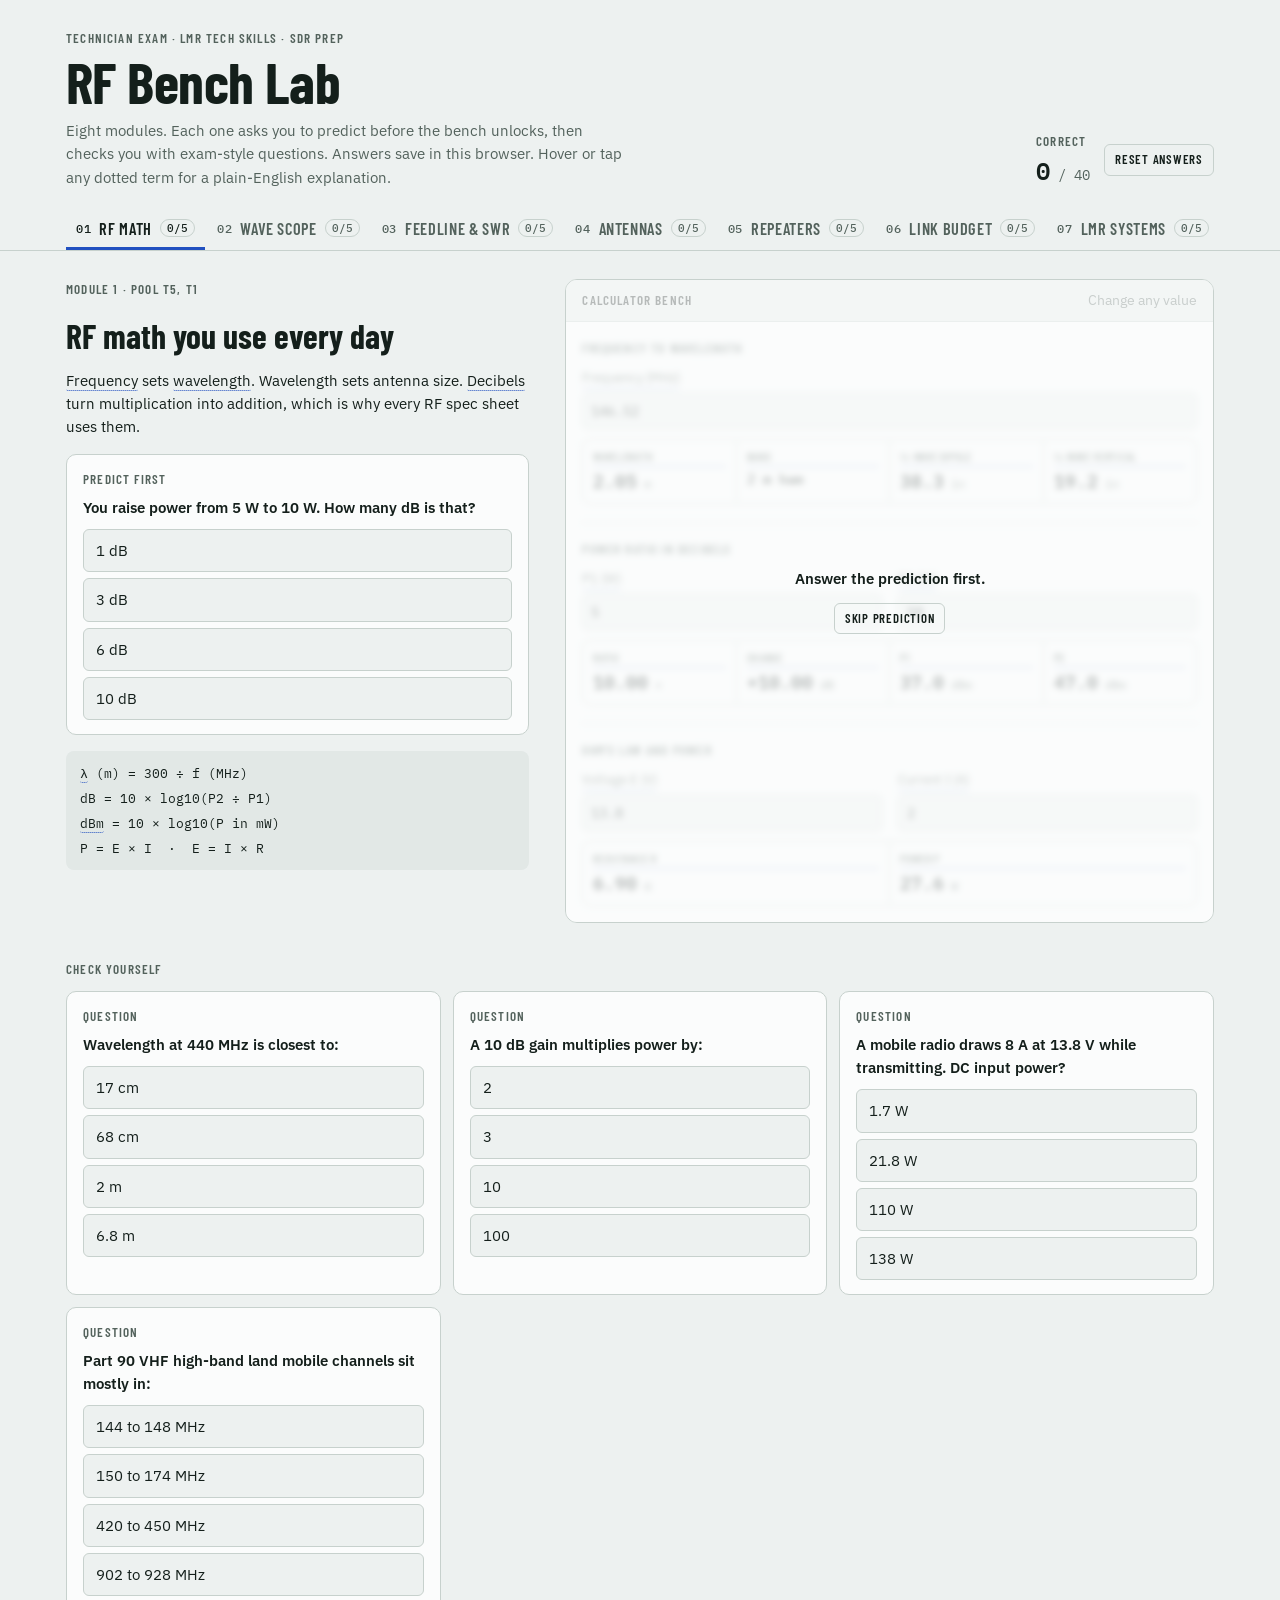
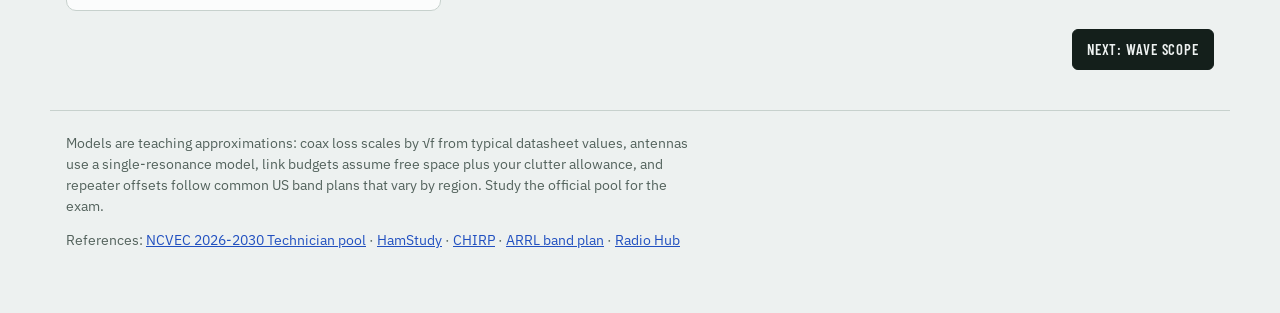
==== commit 71e3942e: "Add Radio Hub under /hub Landing page plus LMR Field Toolkit v2.1, Meshtastic O&M course, Parrish/Ma" ====
--- a/index.html
+++ b/index.html
@@ -584,7 +584,7 @@
 <footer>
   <div class="wrap">
     <p class="note">Models are teaching approximations: coax loss scales by √f from typical datasheet values, antennas use a single-resonance model, link budgets assume free space plus your clutter allowance, and repeater offsets follow common US band plans that vary by region. Study the official pool for the exam.</p>
-    <p class="note">References: <a href="https://ncvec.org/index.php/2026-2030-technician-question-pool" target="_blank" rel="noopener">NCVEC 2026-2030 Technician pool</a> · <a href="https://hamstudy.org" target="_blank" rel="noopener">HamStudy</a> · <a href="https://chirpmyradio.com" target="_blank" rel="noopener">CHIRP</a> · <a href="https://www.arrl.org/band-plan" target="_blank" rel="noopener">ARRL band plan</a></p>
+    <p class="note">References: <a href="https://ncvec.org/index.php/2026-2030-technician-question-pool" target="_blank" rel="noopener">NCVEC 2026-2030 Technician pool</a> · <a href="https://hamstudy.org" target="_blank" rel="noopener">HamStudy</a> · <a href="https://chirpmyradio.com" target="_blank" rel="noopener">CHIRP</a> · <a href="https://www.arrl.org/band-plan" target="_blank" rel="noopener">ARRL band plan</a> · <a href="hub/index.html">Radio Hub</a></p>
   </div>
 </footer>
 
